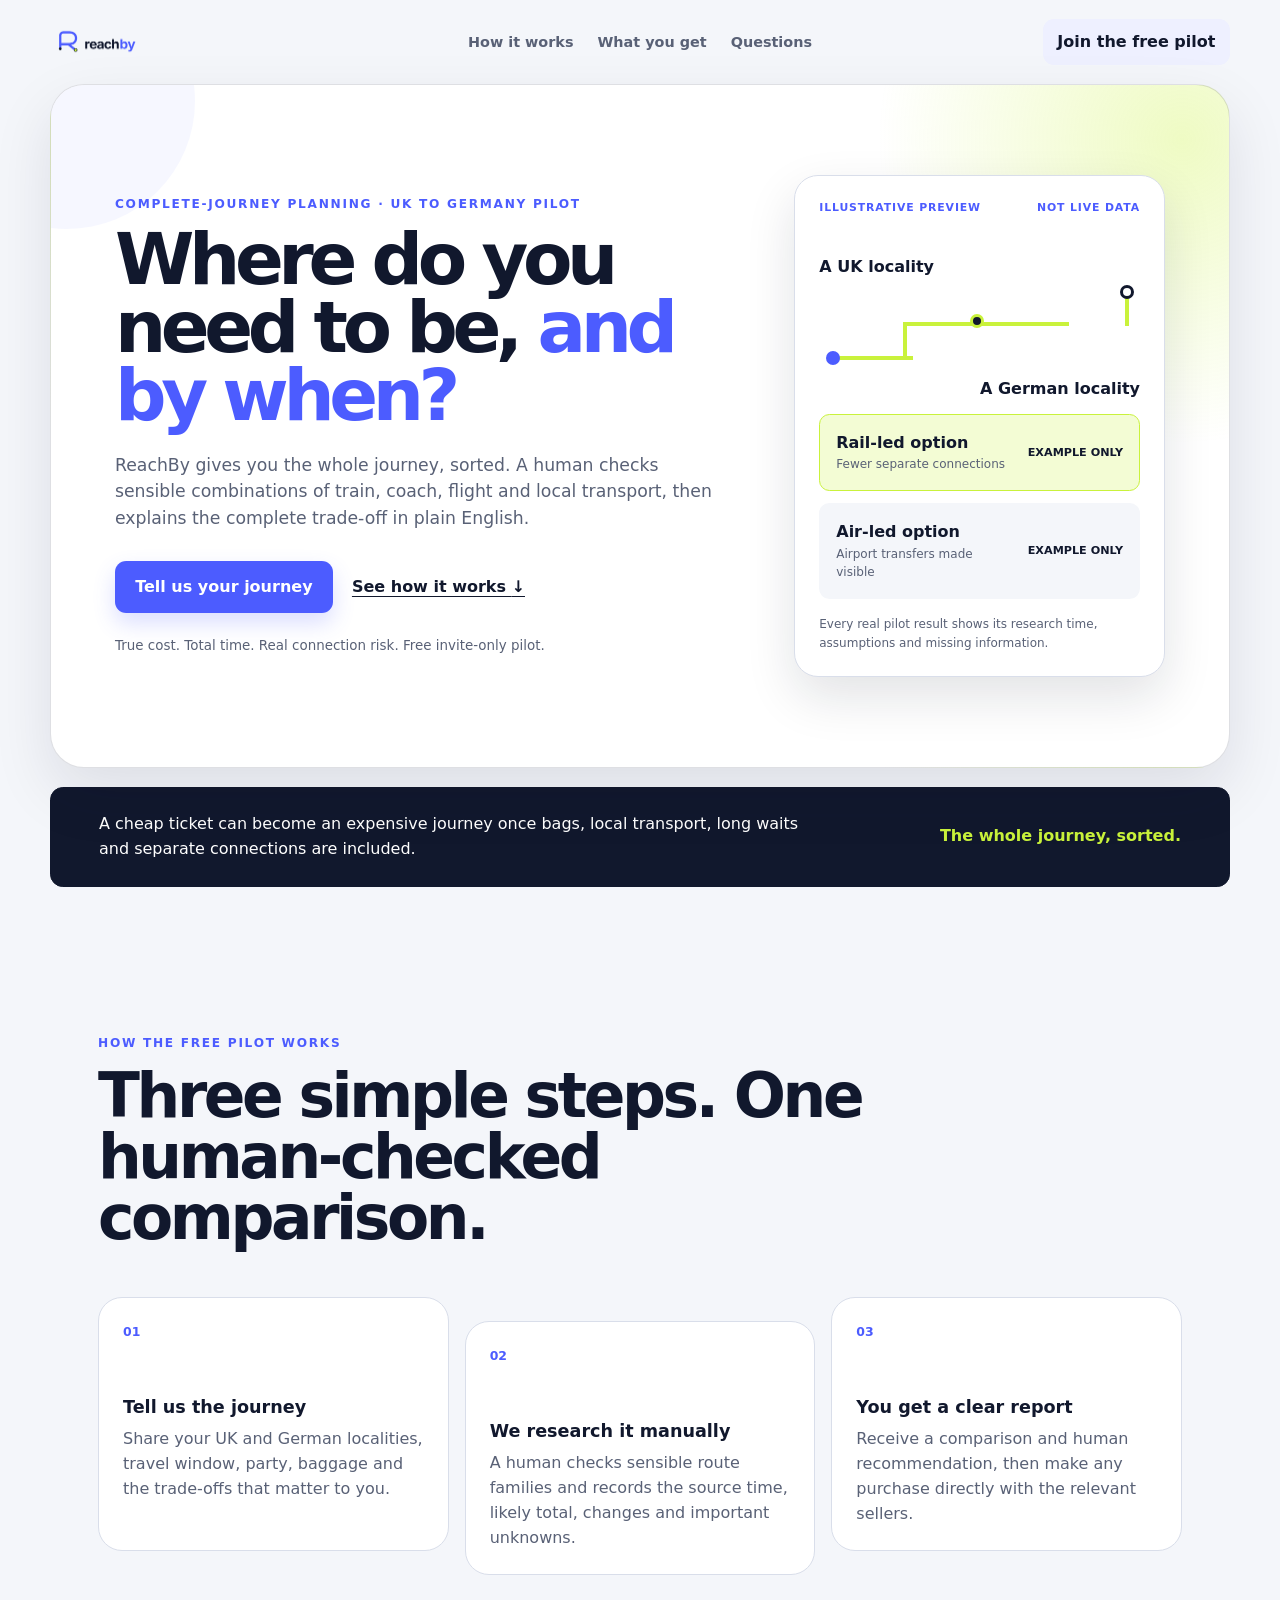
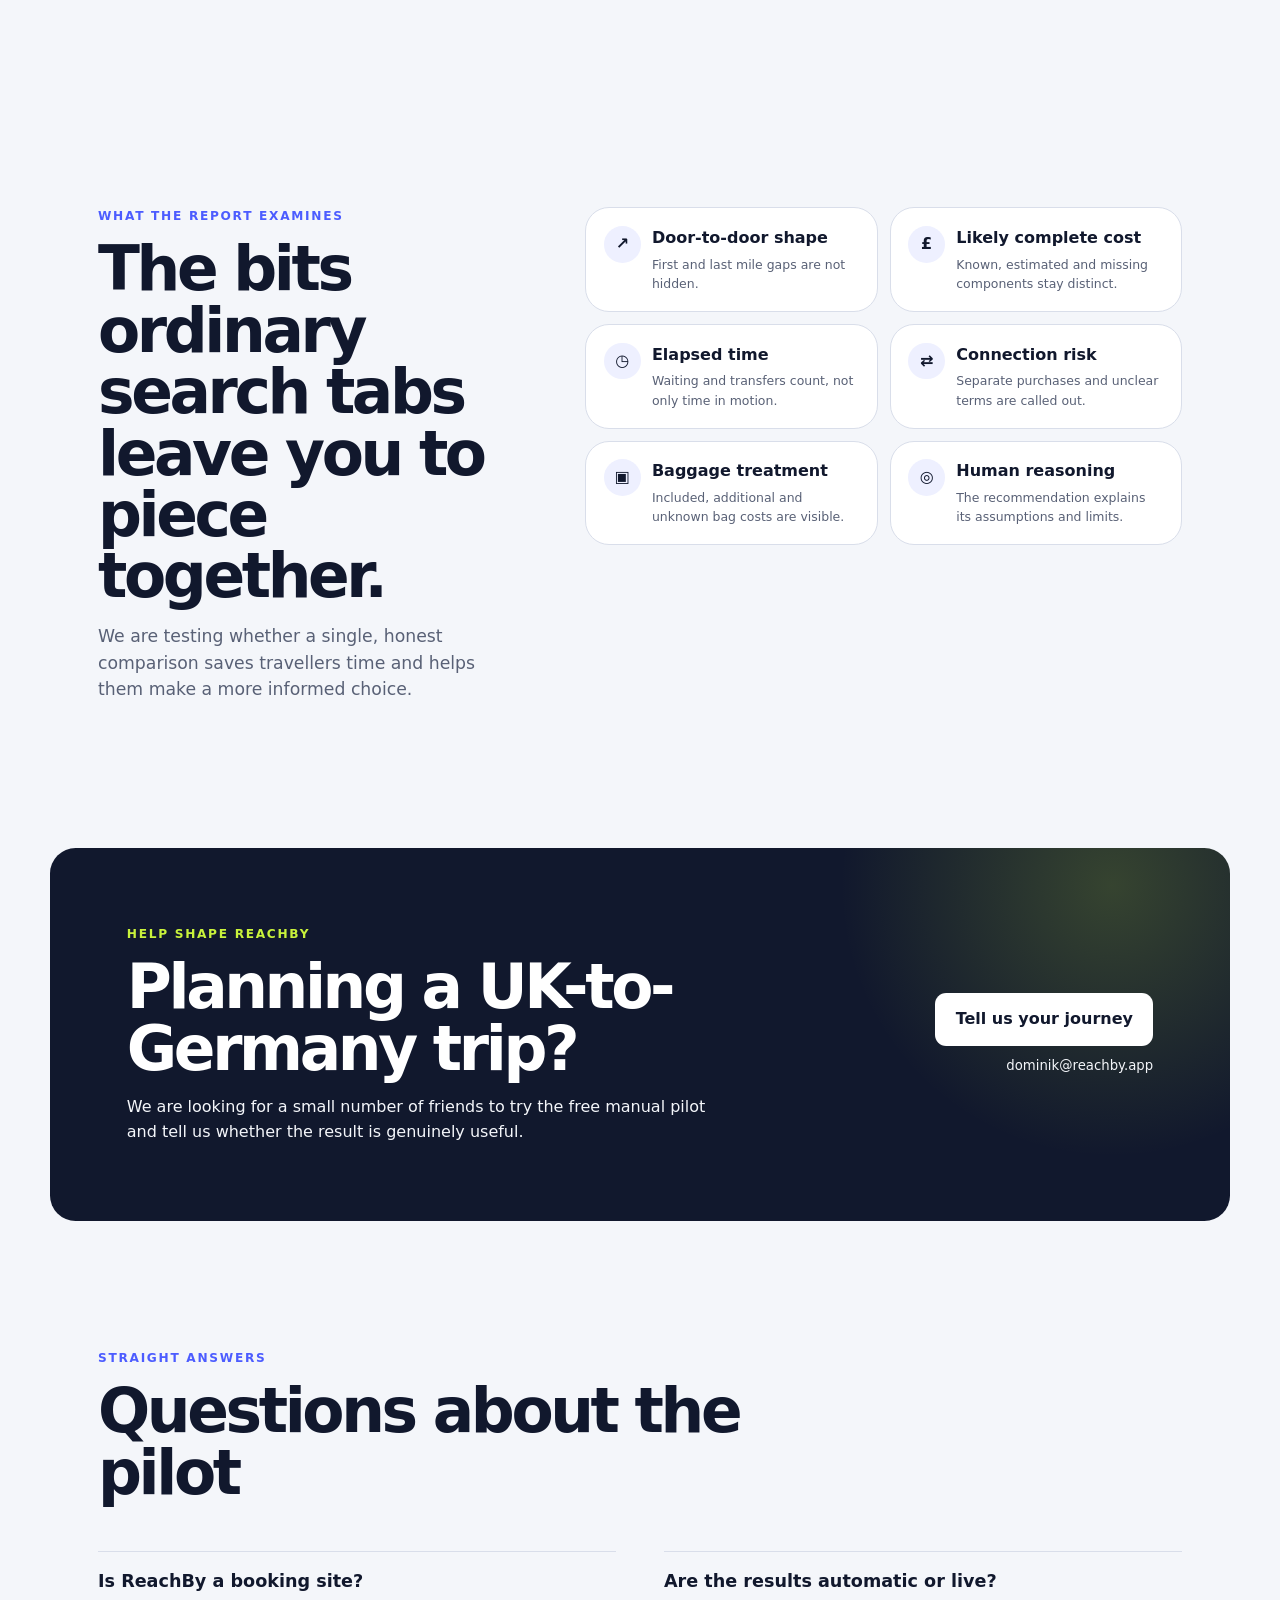
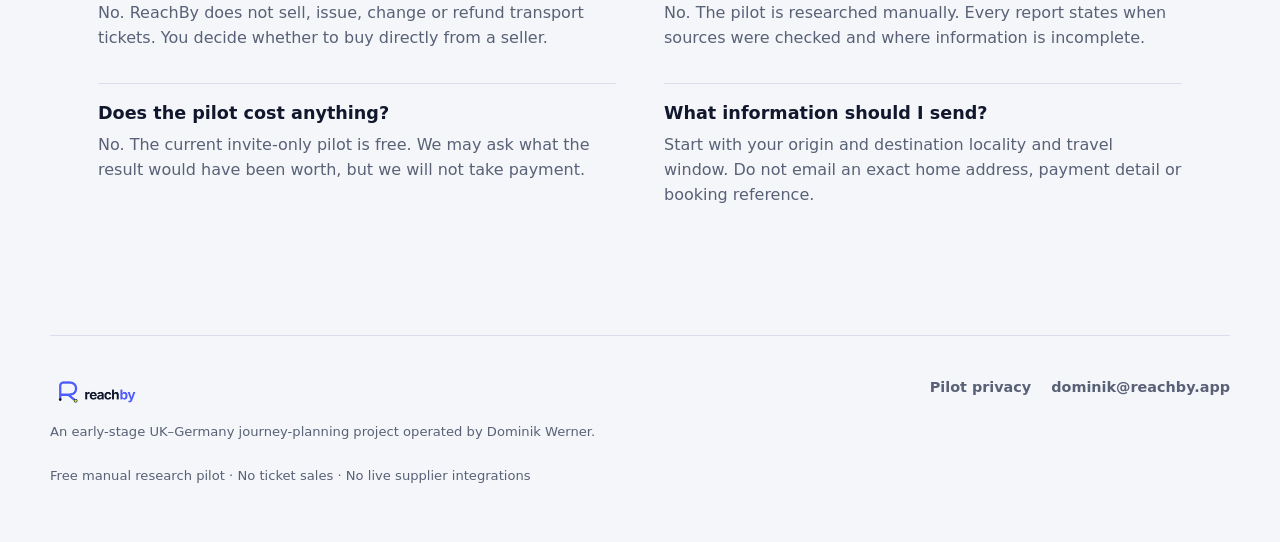
==== index.html @ 343c4ce2 "feat: publish ReachBy Human Proof landing page Source: ReachBy 2614a1b" ====
<!doctype html>
<html lang="en-GB">
  <head>
    <meta charset="utf-8">
    <meta name="viewport" content="width=device-width, initial-scale=1">
    <meta
      http-equiv="Content-Security-Policy"
      content="default-src 'self'; connect-src 'none'; img-src 'self' data:; object-src 'none'; script-src 'none'; style-src 'self'; base-uri 'none'; form-action 'none'"
    >
    <meta name="referrer" content="no-referrer">
    <meta
      name="description"
      content="ReachBy is testing a human-researched way to compare complete UK-to-Germany journeys. Join the free invite-only pilot."
    >
    <title>ReachBy — Human-researched UK to Germany journeys</title>
    <link rel="stylesheet" href="styles.css">
  </head>
  <body>
    <a class="skip-link" href="#main-content">Skip to content</a>

    <header class="site-header">
      <a class="brand-logo" href="#top" aria-label="ReachBy home">
        <img src="assets/reachby-logo-primary.png" width="240" height="52" alt="ReachBy">
      </a>
      <nav aria-label="Primary navigation">
        <a href="#how-it-works">How it works</a>
        <a href="#what-you-get">What you get</a>
        <a href="#questions">Questions</a>
      </nav>
      <a class="button button-small" href="mailto:dominik@reachby.app?subject=ReachBy%20free%20pilot">Join the free pilot</a>
    </header>

    <main id="main-content">
      <section class="hero" id="top">
        <div class="hero-copy">
          <p class="eyebrow">Complete-journey planning · UK to Germany pilot</p>
          <h1>Where do you need to be, <span class="hero-highlight">and by when?</span></h1>
          <p class="hero-lede">
            ReachBy gives you the whole journey, sorted. A human checks sensible
            combinations of train, coach, flight and local transport, then
            explains the complete trade-off in plain English.
          </p>
          <div class="hero-actions">
            <a class="button button-primary" href="mailto:dominik@reachby.app?subject=My%20ReachBy%20journey">Tell us your journey</a>
            <a class="text-link" href="#how-it-works">See how it works <span aria-hidden="true">↓</span></a>
          </div>
          <p class="trust-line">True cost. Total time. Real connection risk. Free invite-only pilot.</p>
        </div>

        <aside class="journey-card" aria-label="Illustrative comparison preview">
          <div class="card-topline">
            <span>Illustrative preview</span>
            <span>Not live data</span>
          </div>
          <p class="route-label">A UK locality</p>
          <div class="route-map" aria-hidden="true">
            <span class="route-node origin-node"></span>
            <i class="route-segment segment-one"></i>
            <i class="route-segment segment-two"></i>
            <i class="route-segment segment-three"></i>
            <span class="route-node transfer-node"></span>
            <i class="route-segment segment-four"></i>
            <i class="route-segment segment-five"></i>
            <span class="route-node arrival-node"></span>
          </div>
          <p class="route-label align-right">A German locality</p>

          <div class="option-preview recommended-preview">
            <div>
              <strong>Rail-led option</strong>
              <span>Fewer separate connections</span>
            </div>
            <span class="example-value">Example only</span>
          </div>
          <div class="option-preview">
            <div>
              <strong>Air-led option</strong>
              <span>Airport transfers made visible</span>
            </div>
            <span class="example-value">Example only</span>
          </div>
          <p class="preview-note">Every real pilot result shows its research time, assumptions and missing information.</p>
        </aside>
      </section>

      <section class="problem-strip" aria-label="Why ReachBy">
        <p>
          A cheap ticket can become an expensive journey once bags, local
          transport, long waits and separate connections are included.
        </p>
        <strong>The whole journey, sorted.</strong>
      </section>

      <section class="section" id="how-it-works" aria-labelledby="how-title">
        <div class="section-heading narrow-heading">
          <p class="eyebrow">How the free pilot works</p>
          <h2 id="how-title">Three simple steps. One human-checked comparison.</h2>
        </div>
        <ol class="steps">
          <li>
            <span class="step-number">01</span>
            <h3>Tell us the journey</h3>
            <p>Share your UK and German localities, travel window, party, baggage and the trade-offs that matter to you.</p>
          </li>
          <li>
            <span class="step-number">02</span>
            <h3>We research it manually</h3>
            <p>A human checks sensible route families and records the source time, likely total, changes and important unknowns.</p>
          </li>
          <li>
            <span class="step-number">03</span>
            <h3>You get a clear report</h3>
            <p>Receive a comparison and human recommendation, then make any purchase directly with the relevant sellers.</p>
          </li>
        </ol>
      </section>

      <section class="section split-section" id="what-you-get" aria-labelledby="get-title">
        <div class="section-heading">
          <p class="eyebrow">What the report examines</p>
          <h2 id="get-title">The bits ordinary search tabs leave you to piece together.</h2>
          <p>
            We are testing whether a single, honest comparison saves travellers
            time and helps them make a more informed choice.
          </p>
        </div>
        <ul class="feature-grid">
          <li><span aria-hidden="true">↗</span><strong>Door-to-door shape</strong><small>First and last mile gaps are not hidden.</small></li>
          <li><span aria-hidden="true">£</span><strong>Likely complete cost</strong><small>Known, estimated and missing components stay distinct.</small></li>
          <li><span aria-hidden="true">◷</span><strong>Elapsed time</strong><small>Waiting and transfers count, not only time in motion.</small></li>
          <li><span aria-hidden="true">⇄</span><strong>Connection risk</strong><small>Separate purchases and unclear terms are called out.</small></li>
          <li><span aria-hidden="true">▣</span><strong>Baggage treatment</strong><small>Included, additional and unknown bag costs are visible.</small></li>
          <li><span aria-hidden="true">◎</span><strong>Human reasoning</strong><small>The recommendation explains its assumptions and limits.</small></li>
        </ul>
      </section>

      <section class="pilot-callout" aria-labelledby="pilot-title">
        <div>
          <p class="eyebrow">Help shape ReachBy</p>
          <h2 id="pilot-title">Planning a UK-to-Germany trip?</h2>
          <p>
            We are looking for a small number of friends to try the free manual
            pilot and tell us whether the result is genuinely useful.
          </p>
        </div>
        <div class="callout-action">
          <a class="button button-light" href="mailto:dominik@reachby.app?subject=My%20ReachBy%20journey">Tell us your journey</a>
          <span>dominik@reachby.app</span>
        </div>
      </section>

      <section class="section faq-section" id="questions" aria-labelledby="faq-title">
        <div class="section-heading narrow-heading">
          <p class="eyebrow">Straight answers</p>
          <h2 id="faq-title">Questions about the pilot</h2>
        </div>
        <div class="faq-grid">
          <article>
            <h3>Is ReachBy a booking site?</h3>
            <p>No. ReachBy does not sell, issue, change or refund transport tickets. You decide whether to buy directly from a seller.</p>
          </article>
          <article>
            <h3>Are the results automatic or live?</h3>
            <p>No. The pilot is researched manually. Every report states when sources were checked and where information is incomplete.</p>
          </article>
          <article>
            <h3>Does the pilot cost anything?</h3>
            <p>No. The current invite-only pilot is free. We may ask what the result would have been worth, but we will not take payment.</p>
          </article>
          <article>
            <h3>What information should I send?</h3>
            <p>Start with your origin and destination locality and travel window. Do not email an exact home address, payment detail or booking reference.</p>
          </article>
        </div>
      </section>
    </main>

    <footer>
      <div>
        <a class="brand-logo footer-logo" href="#top" aria-label="ReachBy home">
          <img src="assets/reachby-logo-primary.png" width="240" height="52" alt="ReachBy">
        </a>
        <p>An early-stage UK–Germany journey-planning project operated by Dominik Werner.</p>
      </div>
      <div class="footer-links">
        <a href="pilot-privacy.html">Pilot privacy</a>
        <a href="mailto:dominik@reachby.app">dominik@reachby.app</a>
      </div>
      <p class="footer-boundary">Free manual research pilot · No ticket sales · No live supplier integrations</p>
    </footer>
  </body>
</html>
---- styles.css ----
:root {
  color-scheme: light;
  --ink: #11182d;
  --muted: #596176;
  --paper: #ffffff;
  --canvas: #f4f6fa;
  --line: #d9deea;
  --cobalt: #4c5cff;
  --route-ink: #11182d;
  --cobalt-soft: #eef0ff;
  --lime: #c9f23b;
  --coral: #ff6d5f;
  --white: #ffffff;
  --shadow: 0 24px 60px rgba(17, 24, 45, 0.1);
}

* {
  box-sizing: border-box;
}

html {
  scroll-behavior: smooth;
}

body {
  margin: 0;
  color: var(--ink);
  background: var(--canvas);
  font-family: Inter, ui-sans-serif, system-ui, -apple-system, BlinkMacSystemFont, "Segoe UI", sans-serif;
  line-height: 1.55;
}

a {
  color: inherit;
}

.skip-link {
  position: fixed;
  z-index: 100;
  top: 0.75rem;
  left: 0.75rem;
  padding: 0.75rem 1rem;
  color: var(--white);
  background: var(--ink);
  border-radius: 0.5rem;
  transform: translateY(-180%);
}

.skip-link:focus {
  transform: translateY(0);
}

a:focus-visible {
  outline: 3px solid var(--lime);
  outline-offset: 4px;
}

.site-header,
main,
footer {
  width: min(1180px, calc(100% - 2rem));
  margin-inline: auto;
}

.site-header {
  display: grid;
  grid-template-columns: 1fr auto 1fr;
  gap: 1.5rem;
  align-items: center;
  min-height: 84px;
}

.site-header nav {
  display: flex;
  gap: 1.5rem;
  align-items: center;
}

.site-header nav a,
.footer-links a {
  color: var(--muted);
  font-size: 0.9rem;
  font-weight: 700;
  text-decoration: none;
}

.site-header nav a:hover,
.footer-links a:hover,
.text-link:hover {
  color: var(--cobalt);
}

.site-header > .button {
  justify-self: end;
}

.simple-header {
  grid-template-columns: 1fr auto;
}

.brand-logo {
  display: block;
  width: 150px;
  min-width: 96px;
  line-height: 0;
}

.brand-logo img {
  display: block;
  width: 100%;
  height: auto;
}

.hero {
  position: relative;
  display: grid;
  grid-template-columns: minmax(0, 1.3fr) minmax(340px, 0.8fr);
  gap: clamp(2rem, 6vw, 5rem);
  align-items: center;
  min-height: 660px;
  padding: clamp(3rem, 7vw, 6.5rem) clamp(1.4rem, 5vw, 5rem);
  overflow: hidden;
  background:
    radial-gradient(circle at 96% 8%, rgba(201, 242, 59, 0.3), transparent 19rem),
    var(--paper);
  border: 1px solid rgba(89, 97, 118, 0.2);
  border-radius: 34px;
  box-shadow: var(--shadow);
}

.hero::before {
  position: absolute;
  top: -7rem;
  left: -7rem;
  width: 16rem;
  height: 16rem;
  content: "";
  background: var(--cobalt-soft);
  border-radius: 50%;
  opacity: 0.55;
}

.hero-copy {
  position: relative;
  z-index: 1;
}

.eyebrow {
  margin: 0 0 0.75rem;
  color: var(--cobalt);
  font-size: 0.76rem;
  font-weight: 900;
  letter-spacing: 0.14em;
  text-transform: uppercase;
}

h1,
h2,
h3,
p {
  margin-top: 0;
}

h1 {
  max-width: 780px;
  margin-bottom: 1.4rem;
  font-size: clamp(3.2rem, 7vw, 4.5rem);
  line-height: 0.94;
  letter-spacing: -0.075em;
}

.hero-highlight {
  color: var(--cobalt);
}

h2 {
  margin-bottom: 1rem;
  font-size: clamp(2rem, 4.8vw, 4rem);
  line-height: 1;
  letter-spacing: -0.055em;
}

h3 {
  margin-bottom: 0.5rem;
  font-size: 1.1rem;
  line-height: 1.25;
}

.hero-lede,
.section-heading > p:last-child,
.legal-lede {
  color: var(--muted);
  font-size: 1.08rem;
}

.hero-lede {
  max-width: 720px;
  margin-bottom: 1.8rem;
}

.hero-actions {
  display: flex;
  flex-wrap: wrap;
  gap: 1.2rem;
  align-items: center;
}

.button {
  display: inline-flex;
  min-height: 50px;
  align-items: center;
  justify-content: center;
  padding: 0.8rem 1.2rem;
  border: 1px solid transparent;
  border-radius: 0.7rem;
  font-weight: 850;
  text-decoration: none;
}

.button-small {
  min-height: 42px;
  padding: 0.6rem 0.85rem;
  color: var(--route-ink);
  background: var(--cobalt-soft);
}

.button-primary {
  color: var(--white);
  background: var(--cobalt);
  box-shadow: 0 10px 22px rgba(76, 92, 255, 0.2);
}

.button-primary:hover {
  background: var(--route-ink);
}

.button-light {
  color: var(--route-ink);
  background: var(--white);
}

.text-link {
  color: var(--route-ink);
  font-weight: 850;
  text-underline-offset: 0.25rem;
}

.trust-line {
  margin: 1.4rem 0 0;
  color: var(--muted);
  font-size: 0.84rem;
}

.journey-card {
  position: relative;
  z-index: 1;
  padding: 1.5rem;
  background: var(--white);
  border: 1px solid var(--line);
  border-radius: 1.5rem;
  box-shadow: 0 20px 50px rgba(17, 24, 45, 0.12);
}

.card-topline {
  display: flex;
  justify-content: space-between;
  gap: 1rem;
  margin-bottom: 2.4rem;
  color: var(--cobalt);
  font-size: 0.68rem;
  font-weight: 850;
  letter-spacing: 0.08em;
  text-transform: uppercase;
}

.route-label {
  margin-bottom: 0.35rem;
  font-weight: 850;
}

.align-right {
  text-align: right;
}

.route-map {
  position: relative;
  height: 86px;
  margin: 0 0.4rem 0.35rem;
}

.route-node,
.route-segment {
  position: absolute;
  display: block;
}

.route-node {
  z-index: 2;
  width: 14px;
  height: 14px;
  border-radius: 50%;
}

.origin-node {
  bottom: 6px;
  left: 0;
  background: var(--cobalt);
}

.transfer-node {
  bottom: 43px;
  left: 47%;
  background: var(--ink);
  border: 3px solid var(--lime);
}

.arrival-node {
  top: 0;
  right: 0;
  background: var(--paper);
  border: 3px solid var(--ink);
}

.route-segment {
  z-index: 1;
  background: var(--lime);
}

.segment-one {
  bottom: 11px;
  left: 10px;
  width: 25%;
  height: 4px;
}

.segment-two {
  bottom: 11px;
  left: 25%;
  width: 4px;
  height: 38px;
}

.segment-three {
  bottom: 45px;
  left: 25%;
  width: 23%;
  height: 4px;
}

.segment-four {
  bottom: 45px;
  left: 48%;
  width: 31%;
  height: 4px;
}

.segment-five {
  right: 5px;
  bottom: 45px;
  width: 4px;
  height: 39px;
}

.option-preview {
  display: flex;
  gap: 1rem;
  align-items: center;
  justify-content: space-between;
  margin-top: 0.75rem;
  padding: 1rem;
  background: var(--canvas);
  border: 1px solid transparent;
  border-radius: 0.65rem;
}

.recommended-preview {
  background: rgba(201, 242, 59, 0.22);
  border-color: var(--lime);
}

.option-preview strong,
.option-preview span {
  display: block;
}

.option-preview div span,
.preview-note {
  color: var(--muted);
  font-size: 0.75rem;
}

.example-value {
  flex: 0 0 auto;
  font-size: 0.7rem;
  font-weight: 850;
  text-transform: uppercase;
}

.preview-note {
  margin: 1rem 0 0;
}

.problem-strip {
  display: grid;
  grid-template-columns: 1.4fr 0.7fr;
  gap: 2rem;
  align-items: center;
  margin: 1.2rem 0;
  padding: 1.5rem clamp(1.2rem, 4vw, 3rem);
  color: var(--white);
  background: var(--ink);
  border: 1px solid var(--ink);
  border-radius: 0.8rem;
}

.problem-strip p,
.problem-strip strong {
  margin: 0;
}

.problem-strip strong {
  color: var(--lime);
  text-align: right;
}

.section {
  padding: clamp(4.5rem, 10vw, 8rem) clamp(0.4rem, 4vw, 3rem);
}

.section-heading {
  max-width: 660px;
}

.narrow-heading {
  max-width: 780px;
  margin-bottom: 3rem;
}

.steps {
  display: grid;
  grid-template-columns: repeat(3, 1fr);
  gap: 1rem;
  margin: 0;
  padding: 0;
  list-style: none;
}

.steps li {
  min-height: 250px;
  padding: 1.5rem;
  background: var(--paper);
  border: 1px solid var(--line);
  border-radius: 1.5rem;
}

.steps li:nth-child(2) {
  transform: translateY(1.5rem);
}

.steps p,
.faq-grid p {
  margin-bottom: 0;
  color: var(--muted);
}

.step-number {
  display: block;
  margin-bottom: 3.5rem;
  color: var(--cobalt);
  font-size: 0.78rem;
  font-weight: 900;
}

.split-section {
  display: grid;
  grid-template-columns: minmax(280px, 0.8fr) minmax(0, 1.2fr);
  gap: clamp(2rem, 7vw, 6rem);
  align-items: start;
}

.feature-grid {
  display: grid;
  grid-template-columns: repeat(2, 1fr);
  gap: 0.75rem;
  margin: 0;
  padding: 0;
  list-style: none;
}

.feature-grid li {
  display: grid;
  grid-template-columns: 2.3rem 1fr;
  column-gap: 0.7rem;
  align-items: start;
  padding: 1.1rem;
  background: var(--paper);
  border: 1px solid var(--line);
  border-radius: 1.5rem;
}

.feature-grid li > span {
  display: grid;
  grid-row: 1 / 3;
  width: 2.3rem;
  height: 2.3rem;
  place-items: center;
  color: var(--route-ink);
  background: var(--cobalt-soft);
  border-radius: 50%;
  font-weight: 900;
}

.feature-grid strong,
.feature-grid small {
  display: block;
}

.feature-grid small {
  margin-top: 0.25rem;
  color: var(--muted);
  font-size: 0.78rem;
}

.pilot-callout {
  display: grid;
  grid-template-columns: 1.2fr 0.8fr;
  gap: 2rem;
  align-items: center;
  padding: clamp(2rem, 6vw, 5rem);
  color: var(--white);
  background:
    radial-gradient(circle at 90% 10%, rgba(201, 242, 59, 0.2), transparent 17rem),
    var(--route-ink);
  border-radius: 1.6rem;
}

.pilot-callout .eyebrow {
  color: var(--lime);
}

.pilot-callout p:last-child {
  max-width: 680px;
  margin-bottom: 0;
  color: var(--canvas);
}

.callout-action {
  display: grid;
  gap: 0.65rem;
  justify-items: end;
}

.callout-action span {
  color: var(--canvas);
  font-size: 0.83rem;
}

.faq-grid {
  display: grid;
  grid-template-columns: repeat(2, 1fr);
  gap: 2rem 3rem;
}

.faq-grid article {
  padding-top: 1.2rem;
  border-top: 1px solid var(--line);
}

footer {
  display: grid;
  grid-template-columns: 1fr auto;
  gap: 1.5rem 3rem;
  align-items: start;
  padding: 2.5rem 0 3.5rem;
  border-top: 1px solid var(--line);
}

.footer-wordmark {
  margin-bottom: 0.5rem;
}

.footer-logo {
  margin-bottom: 0.8rem;
}

footer p {
  margin-bottom: 0;
  color: var(--muted);
  font-size: 0.82rem;
}

.footer-links {
  display: flex;
  gap: 1.25rem;
}

.footer-boundary {
  grid-column: 1 / -1;
}

.legal-page {
  max-width: 820px;
  padding: clamp(3rem, 8vw, 7rem) 0;
}

.legal-page h1 {
  font-size: clamp(3rem, 7vw, 5rem);
}

.legal-lede {
  max-width: 700px;
  margin-bottom: 3.5rem;
}

.legal-page section {
  padding: 1.5rem 0;
  border-top: 1px solid var(--line);
}

.legal-page section h2 {
  font-size: 1.45rem;
  letter-spacing: -0.025em;
}

.legal-page section p {
  color: var(--muted);
}

.legal-page section a {
  color: var(--route-ink);
  font-weight: 750;
}

.privacy-summary {
  margin: 2rem 0;
  padding: 1.2rem;
  background: var(--cobalt-soft);
  border-radius: 0.7rem;
}

.privacy-summary p,
.updated-note {
  margin-bottom: 0;
}

.updated-note {
  color: var(--muted);
  font-size: 0.8rem;
}

@media (max-width: 880px) {
  .site-header {
    grid-template-columns: 1fr auto;
  }

  .site-header nav {
    display: none;
  }

  .hero,
  .split-section,
  .pilot-callout {
    grid-template-columns: 1fr;
  }

  .hero {
    min-height: auto;
  }

  .journey-card {
    transform: none;
  }

  .problem-strip,
  .steps {
    grid-template-columns: 1fr;
  }

  .problem-strip strong {
    text-align: left;
  }

  .steps li:nth-child(2) {
    transform: none;
  }

  .callout-action {
    justify-items: start;
  }
}

@media (max-width: 580px) {
  .site-header,
  main,
  footer {
    width: min(100% - 1rem, 1180px);
  }

  .site-header > .button {
    display: none;
  }

  .site-header {
    grid-template-columns: 1fr auto;
  }

  .hero {
    padding-inline: 1.15rem;
    border-radius: 1.3rem;
  }

  h1 {
    font-size: 3.2rem;
  }

  .feature-grid,
  .faq-grid,
  footer {
    grid-template-columns: 1fr;
  }

  .footer-links,
  .footer-boundary {
    grid-column: 1;
  }

  .option-preview {
    align-items: flex-start;
    flex-direction: column;
  }
}

@media (prefers-reduced-motion: reduce) {
  html {
    scroll-behavior: auto;
  }
}
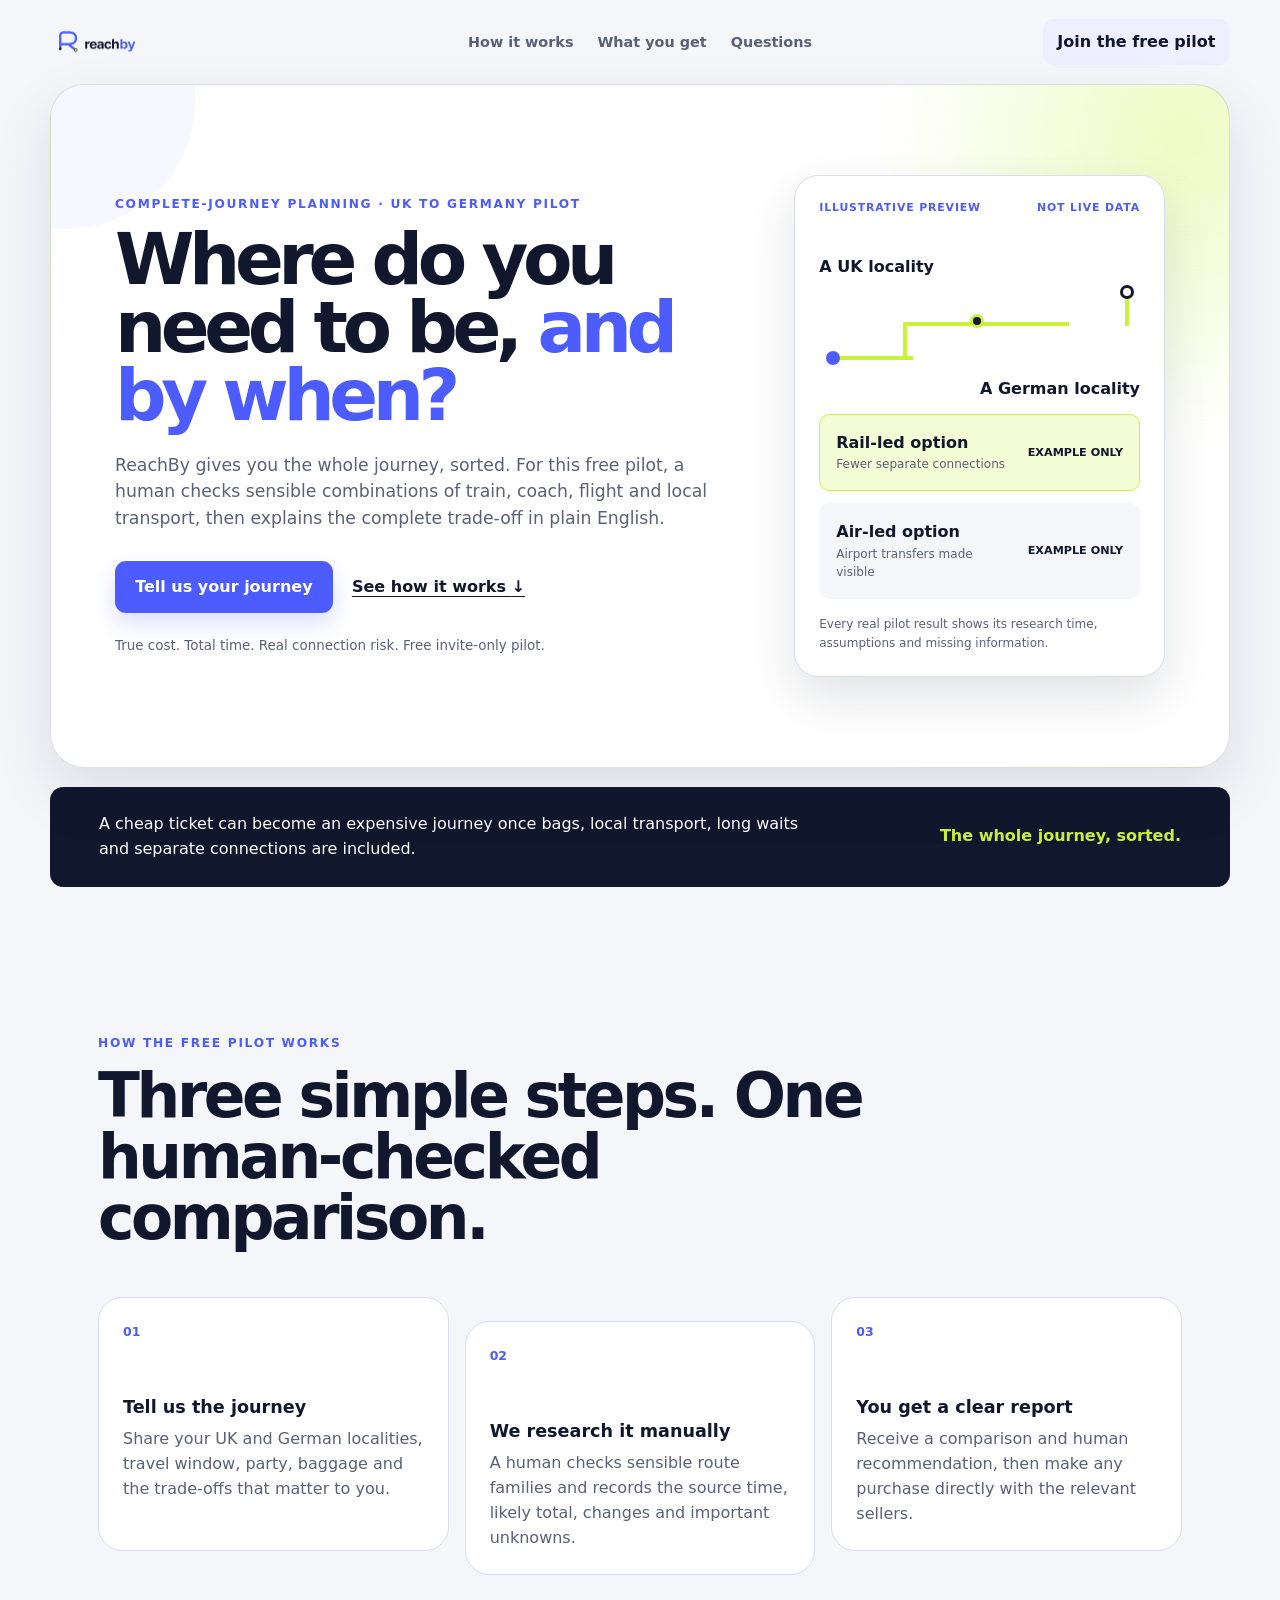
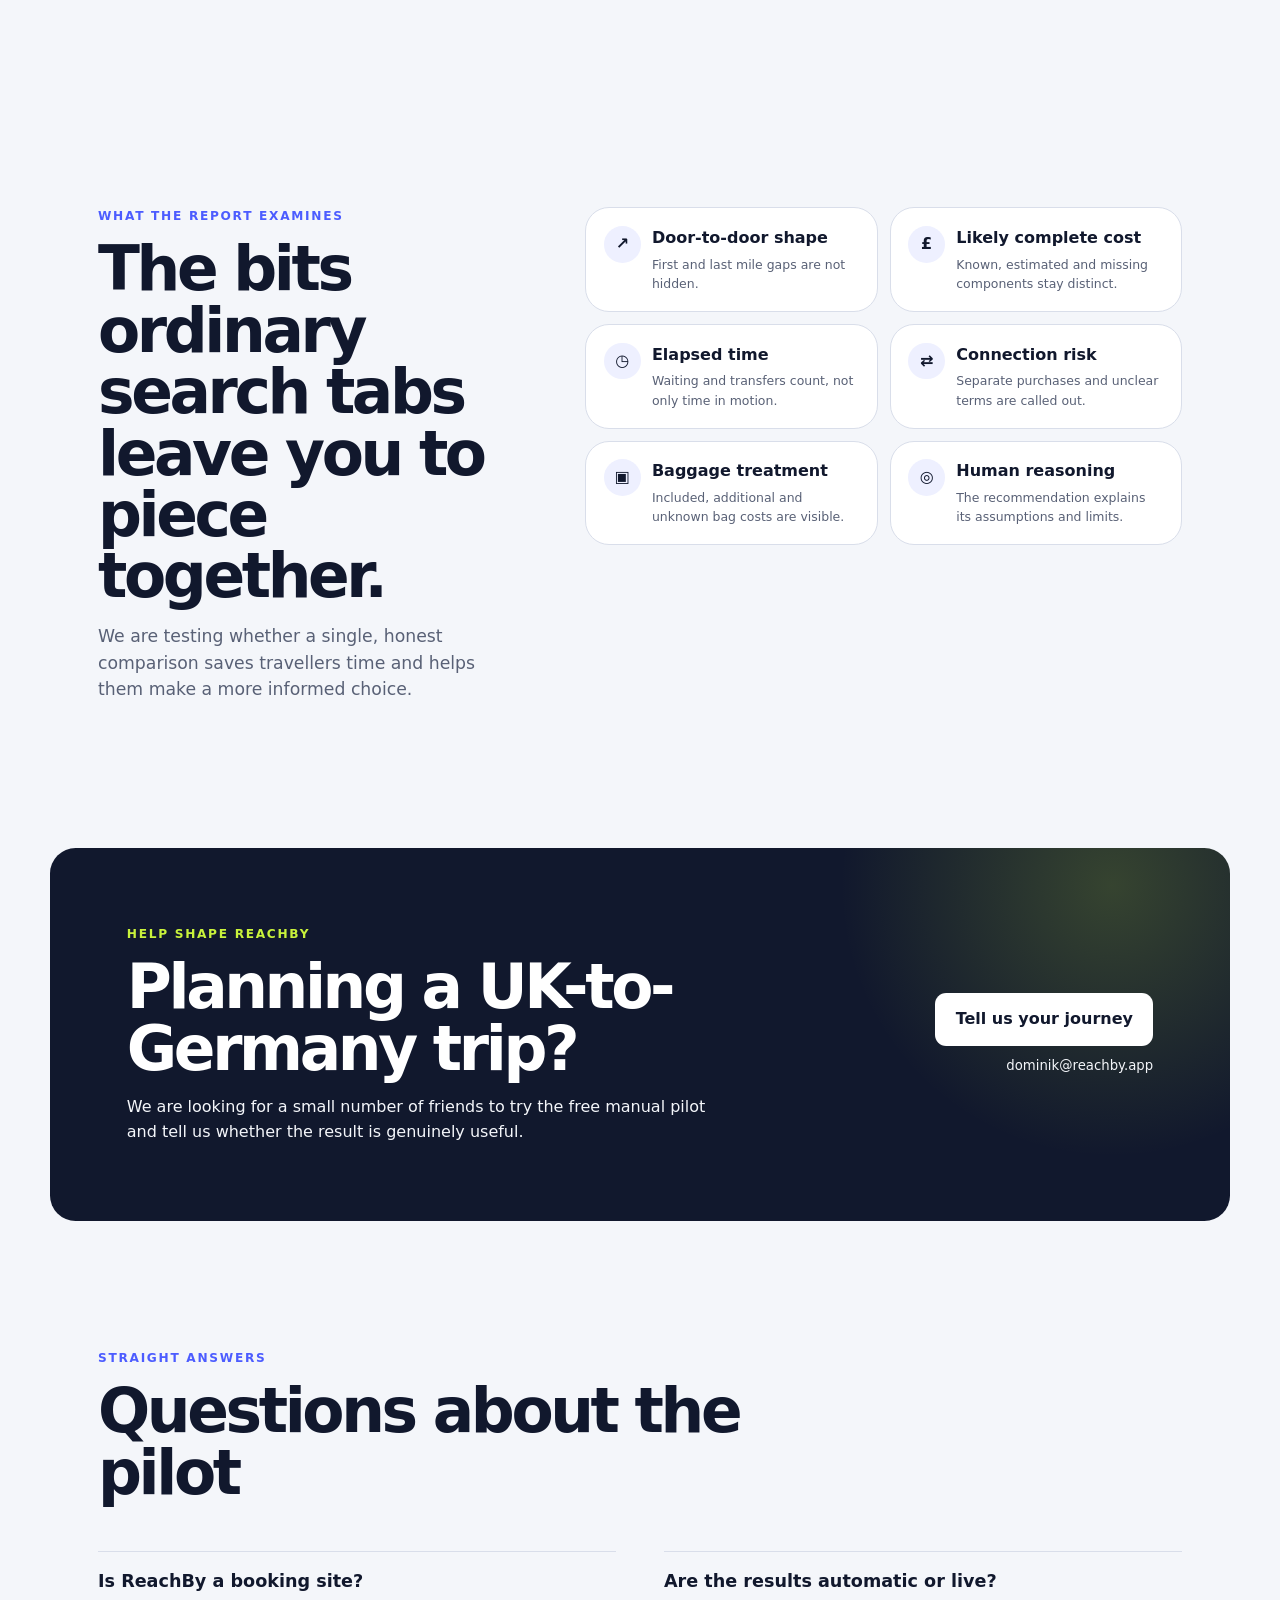
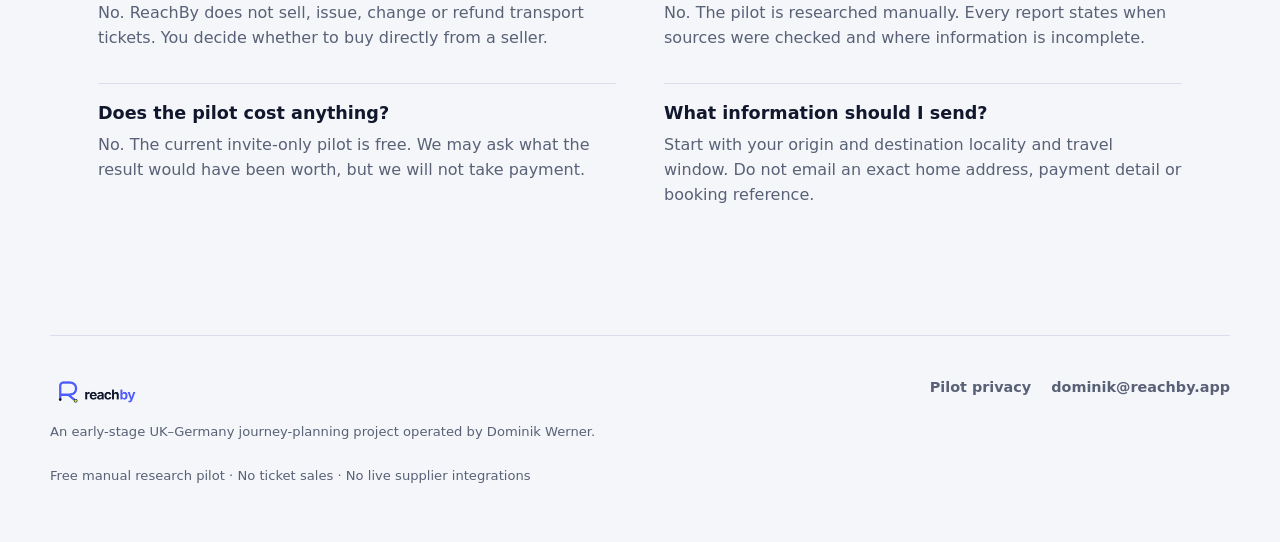
==== commit 3f6e3293: "copy: clarify free pilot human review" ====
--- a/index.html
+++ b/index.html
@@ -36,9 +36,9 @@
           <p class="eyebrow">Complete-journey planning · UK to Germany pilot</p>
           <h1>Where do you need to be, <span class="hero-highlight">and by when?</span></h1>
           <p class="hero-lede">
-            ReachBy gives you the whole journey, sorted. A human checks sensible
-            combinations of train, coach, flight and local transport, then
-            explains the complete trade-off in plain English.
+            ReachBy gives you the whole journey, sorted. For this free pilot, a
+            human checks sensible combinations of train, coach, flight and local
+            transport, then explains the complete trade-off in plain English.
           </p>
           <div class="hero-actions">
             <a class="button button-primary" href="mailto:dominik@reachby.app?subject=My%20ReachBy%20journey">Tell us your journey</a>
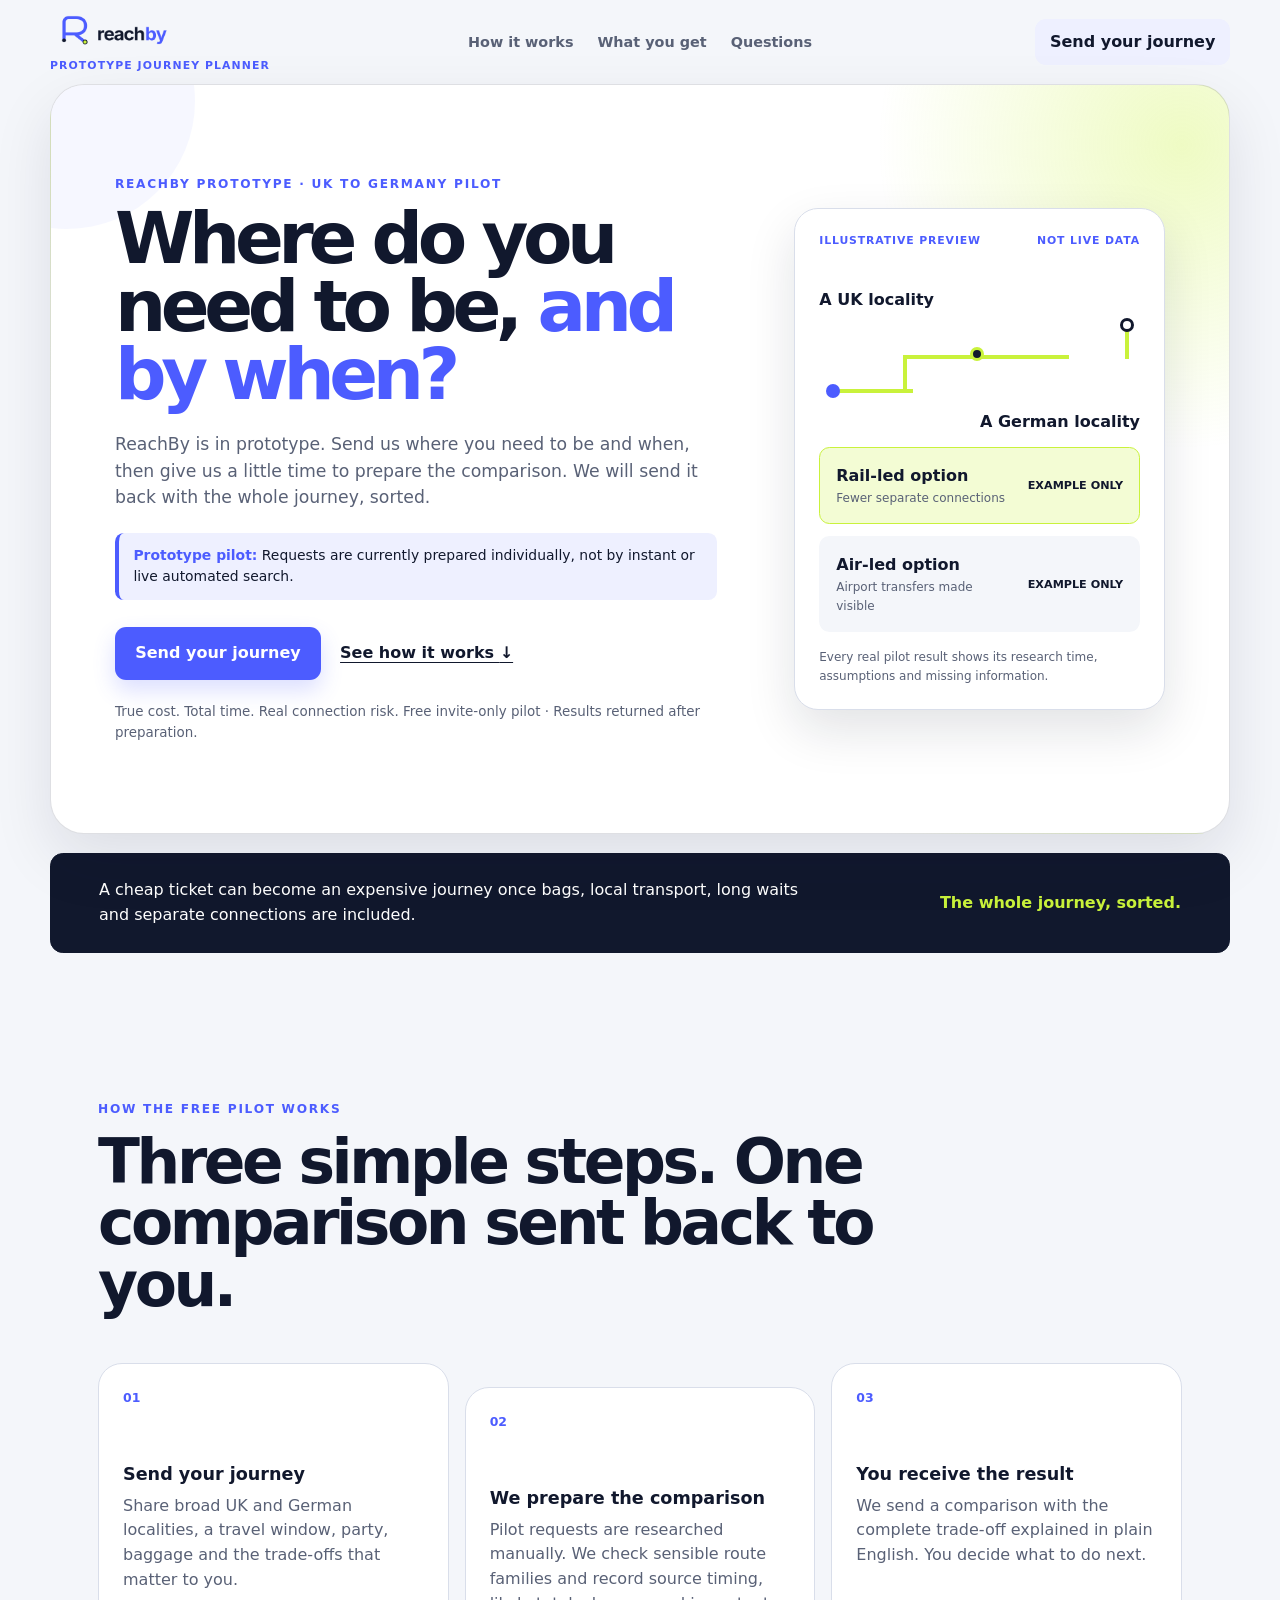
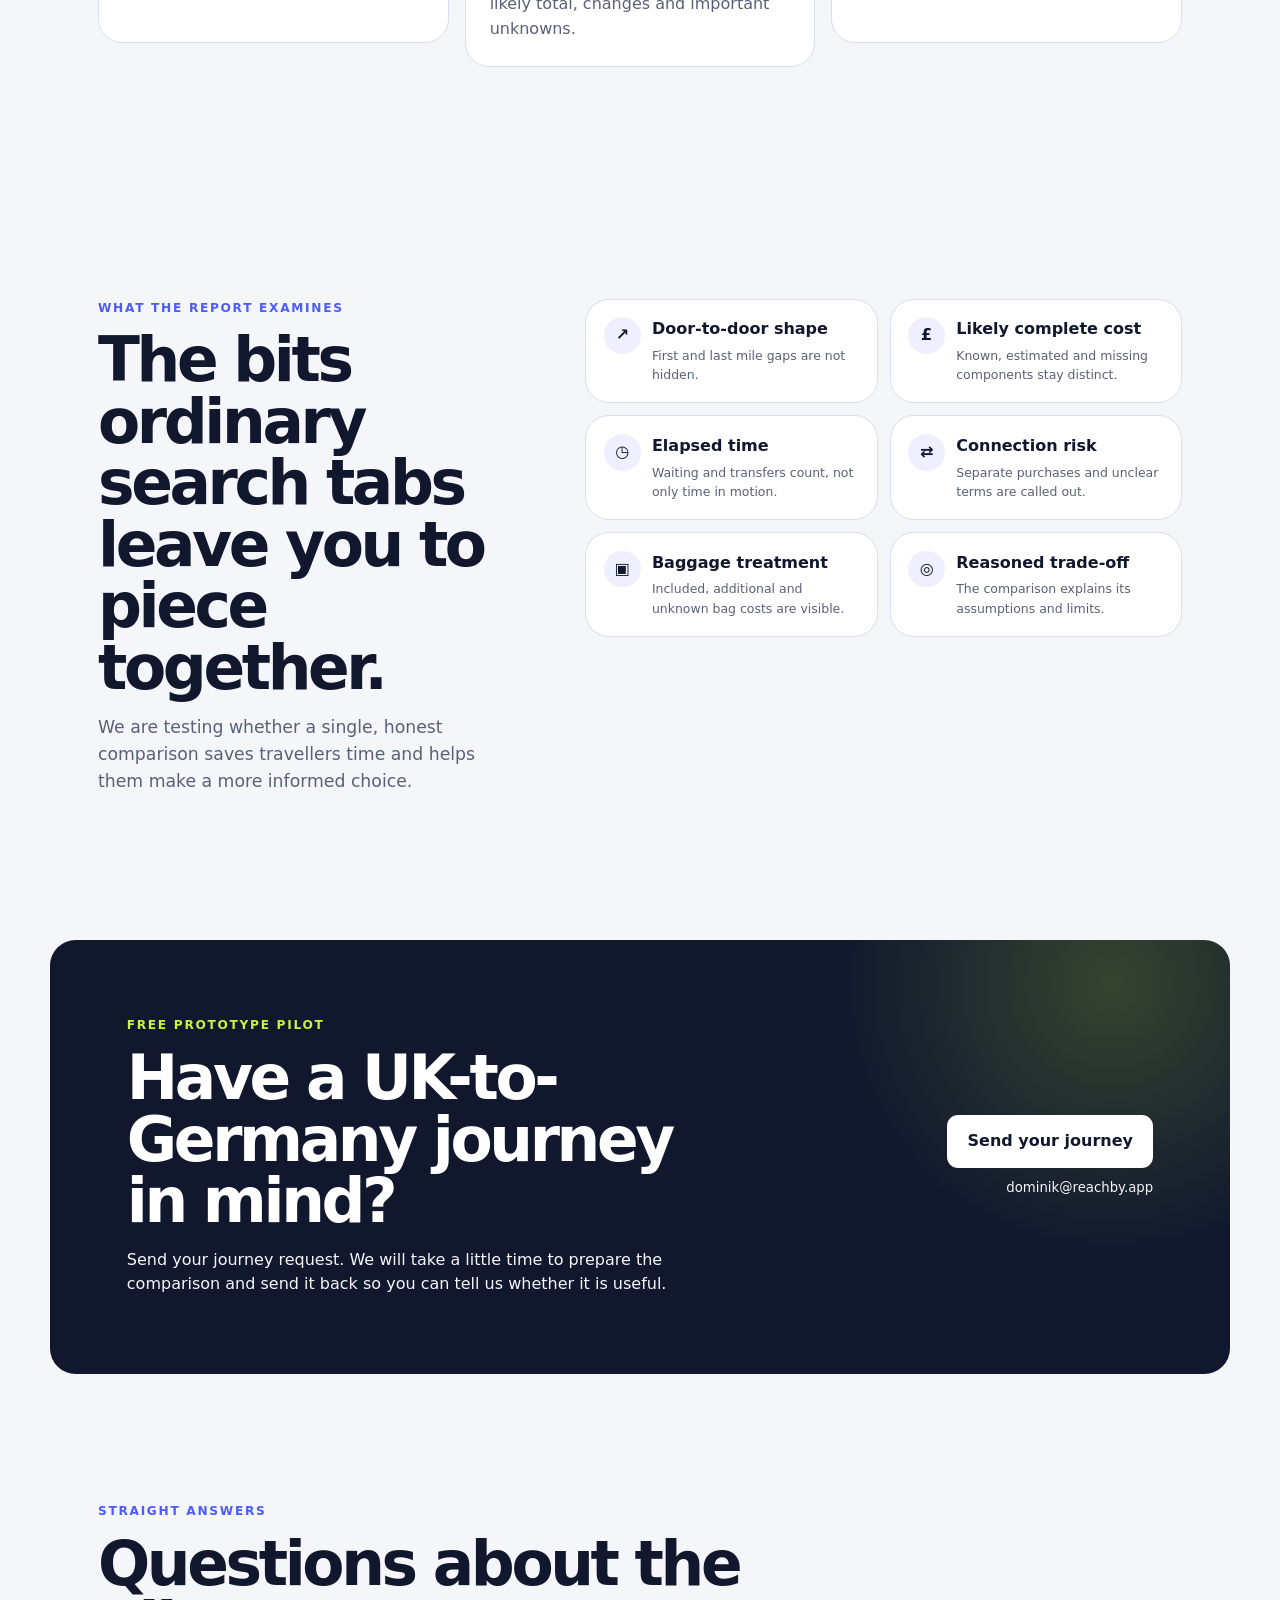
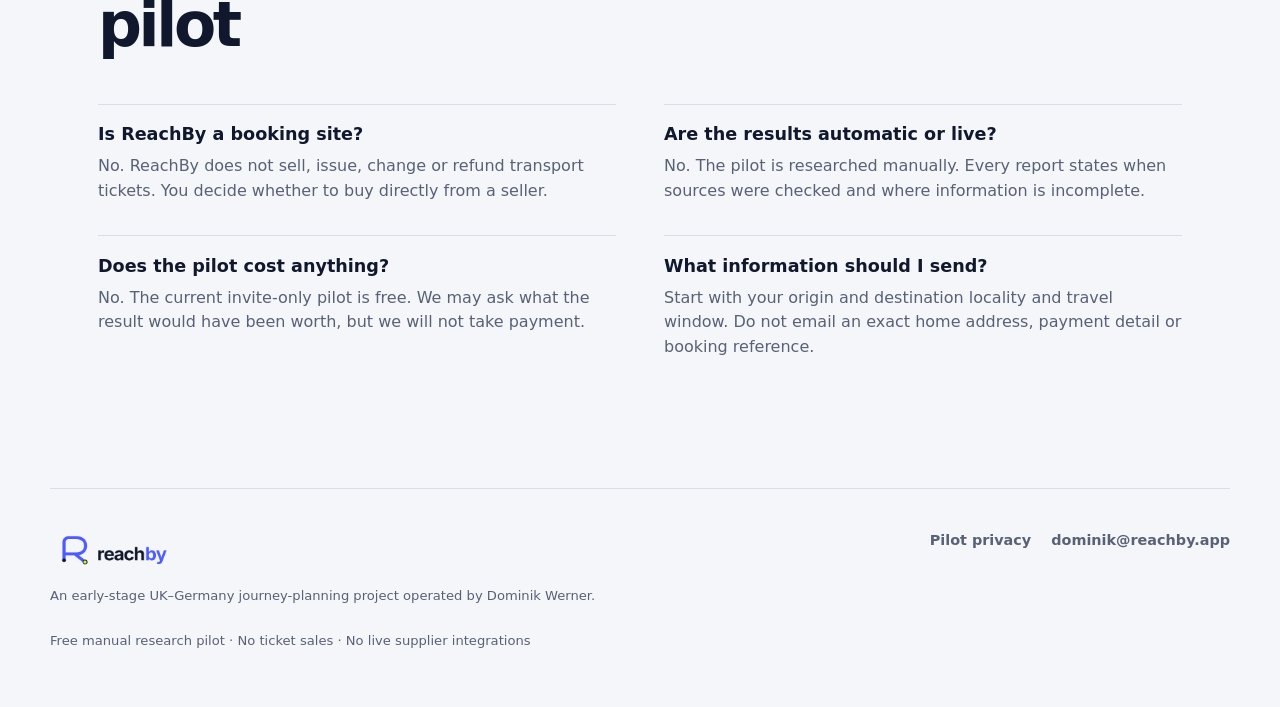
==== commit 2548b71e: "feat: refresh prototype positioning and brand" ====
--- a/index.html
+++ b/index.html
@@ -10,41 +10,45 @@
     <meta name="referrer" content="no-referrer">
     <meta
       name="description"
-      content="ReachBy is testing a human-researched way to compare complete UK-to-Germany journeys. Join the free invite-only pilot."
+      content="ReachBy is a UK-to-Germany journey-planning prototype. Send your journey request, give us a little time to prepare the comparison, and we will send it back."
     >
-    <title>ReachBy — Human-researched UK to Germany journeys</title>
+    <title>ReachBy — Prototype journey comparisons | UK to Germany</title>
     <link rel="stylesheet" href="styles.css">
   </head>
   <body>
     <a class="skip-link" href="#main-content">Skip to content</a>
 
     <header class="site-header">
-      <a class="brand-logo" href="#top" aria-label="ReachBy home">
-        <img src="assets/reachby-logo-primary.png" width="240" height="52" alt="ReachBy">
-      </a>
+      <div class="brand-lockup">
+        <a class="brand-logo" href="#top" aria-label="ReachBy home">
+          <img src="assets/reachby-logo-primary.png" width="240" height="52" alt="ReachBy">
+        </a>
+        <span class="brand-caption">Prototype journey planner</span>
+      </div>
       <nav aria-label="Primary navigation">
         <a href="#how-it-works">How it works</a>
         <a href="#what-you-get">What you get</a>
         <a href="#questions">Questions</a>
       </nav>
-      <a class="button button-small" href="mailto:dominik@reachby.app?subject=ReachBy%20free%20pilot">Join the free pilot</a>
+      <a class="button button-small" href="mailto:dominik@reachby.app?subject=ReachBy%20free%20pilot">Send your journey</a>
     </header>
 
     <main id="main-content">
       <section class="hero" id="top">
         <div class="hero-copy">
-          <p class="eyebrow">Complete-journey planning · UK to Germany pilot</p>
+          <p class="eyebrow">ReachBy prototype · UK to Germany pilot</p>
           <h1>Where do you need to be, <span class="hero-highlight">and by when?</span></h1>
           <p class="hero-lede">
-            ReachBy gives you the whole journey, sorted. For this free pilot, a
-            human checks sensible combinations of train, coach, flight and local
-            transport, then explains the complete trade-off in plain English.
+            ReachBy is in prototype. Send us where you need to be and when, then
+            give us a little time to prepare the comparison. We will send it back
+            with the whole journey, sorted.
           </p>
+          <p class="request-note"><strong>Prototype pilot:</strong> Requests are currently prepared individually, not by instant or live automated search.</p>
           <div class="hero-actions">
-            <a class="button button-primary" href="mailto:dominik@reachby.app?subject=My%20ReachBy%20journey">Tell us your journey</a>
+            <a class="button button-primary" href="mailto:dominik@reachby.app?subject=My%20ReachBy%20journey">Send your journey</a>
             <a class="text-link" href="#how-it-works">See how it works <span aria-hidden="true">↓</span></a>
           </div>
-          <p class="trust-line">True cost. Total time. Real connection risk. Free invite-only pilot.</p>
+          <p class="trust-line">True cost. Total time. Real connection risk. Free invite-only pilot · Results returned after preparation.</p>
         </div>
 
         <aside class="journey-card" aria-label="Illustrative comparison preview">
@@ -94,23 +98,23 @@
       <section class="section" id="how-it-works" aria-labelledby="how-title">
         <div class="section-heading narrow-heading">
           <p class="eyebrow">How the free pilot works</p>
-          <h2 id="how-title">Three simple steps. One human-checked comparison.</h2>
+          <h2 id="how-title">Three simple steps. One comparison sent back to you.</h2>
         </div>
         <ol class="steps">
           <li>
             <span class="step-number">01</span>
-            <h3>Tell us the journey</h3>
-            <p>Share your UK and German localities, travel window, party, baggage and the trade-offs that matter to you.</p>
+            <h3>Send your journey</h3>
+            <p>Share broad UK and German localities, a travel window, party, baggage and the trade-offs that matter to you.</p>
           </li>
           <li>
             <span class="step-number">02</span>
-            <h3>We research it manually</h3>
-            <p>A human checks sensible route families and records the source time, likely total, changes and important unknowns.</p>
+            <h3>We prepare the comparison</h3>
+            <p>Pilot requests are researched manually. We check sensible route families and record source timing, likely total, changes and important unknowns.</p>
           </li>
           <li>
             <span class="step-number">03</span>
-            <h3>You get a clear report</h3>
-            <p>Receive a comparison and human recommendation, then make any purchase directly with the relevant sellers.</p>
+            <h3>You receive the result</h3>
+            <p>We send a comparison with the complete trade-off explained in plain English. You decide what to do next.</p>
           </li>
         </ol>
       </section>
@@ -130,21 +134,21 @@
           <li><span aria-hidden="true">◷</span><strong>Elapsed time</strong><small>Waiting and transfers count, not only time in motion.</small></li>
           <li><span aria-hidden="true">⇄</span><strong>Connection risk</strong><small>Separate purchases and unclear terms are called out.</small></li>
           <li><span aria-hidden="true">▣</span><strong>Baggage treatment</strong><small>Included, additional and unknown bag costs are visible.</small></li>
-          <li><span aria-hidden="true">◎</span><strong>Human reasoning</strong><small>The recommendation explains its assumptions and limits.</small></li>
+          <li><span aria-hidden="true">◎</span><strong>Reasoned trade-off</strong><small>The comparison explains its assumptions and limits.</small></li>
         </ul>
       </section>
 
       <section class="pilot-callout" aria-labelledby="pilot-title">
         <div>
-          <p class="eyebrow">Help shape ReachBy</p>
-          <h2 id="pilot-title">Planning a UK-to-Germany trip?</h2>
+          <p class="eyebrow">Free prototype pilot</p>
+          <h2 id="pilot-title">Have a UK-to-Germany journey in mind?</h2>
           <p>
-            We are looking for a small number of friends to try the free manual
-            pilot and tell us whether the result is genuinely useful.
+            Send your journey request. We will take a little time to prepare the
+            comparison and send it back so you can tell us whether it is useful.
           </p>
         </div>
         <div class="callout-action">
-          <a class="button button-light" href="mailto:dominik@reachby.app?subject=My%20ReachBy%20journey">Tell us your journey</a>
+          <a class="button button-light" href="mailto:dominik@reachby.app?subject=My%20ReachBy%20journey">Send your journey</a>
           <span>dominik@reachby.app</span>
         </div>
       </section>
--- a/styles.css
+++ b/styles.css
@@ -98,9 +98,15 @@
   grid-template-columns: 1fr auto;
 }
 
+.brand-lockup {
+  display: grid;
+  gap: 0.3rem;
+  justify-items: start;
+}
+
 .brand-logo {
   display: block;
-  width: 150px;
+  width: 205px;
   min-width: 96px;
   line-height: 0;
 }
@@ -109,6 +115,14 @@
   display: block;
   width: 100%;
   height: auto;
+}
+
+.brand-caption {
+  color: var(--cobalt);
+  font-size: 0.68rem;
+  font-weight: 850;
+  letter-spacing: 0.1em;
+  text-transform: uppercase;
 }
 
 .hero {
@@ -198,6 +212,21 @@
   margin-bottom: 1.8rem;
 }
 
+.request-note {
+  max-width: 720px;
+  margin: -0.45rem 0 1.7rem;
+  padding: 0.75rem 0.9rem;
+  color: var(--ink);
+  background: var(--cobalt-soft);
+  border-left: 4px solid var(--cobalt);
+  border-radius: 0.55rem;
+  font-size: 0.87rem;
+}
+
+.request-note strong {
+  color: var(--cobalt);
+}
+
 .hero-actions {
   display: flex;
   flex-wrap: wrap;
@@ -704,6 +733,14 @@
     grid-template-columns: 1fr auto;
   }
 
+  .brand-logo {
+    width: 174px;
+  }
+
+  .brand-caption {
+    font-size: 0.6rem;
+  }
+
   .hero {
     padding-inline: 1.15rem;
     border-radius: 1.3rem;
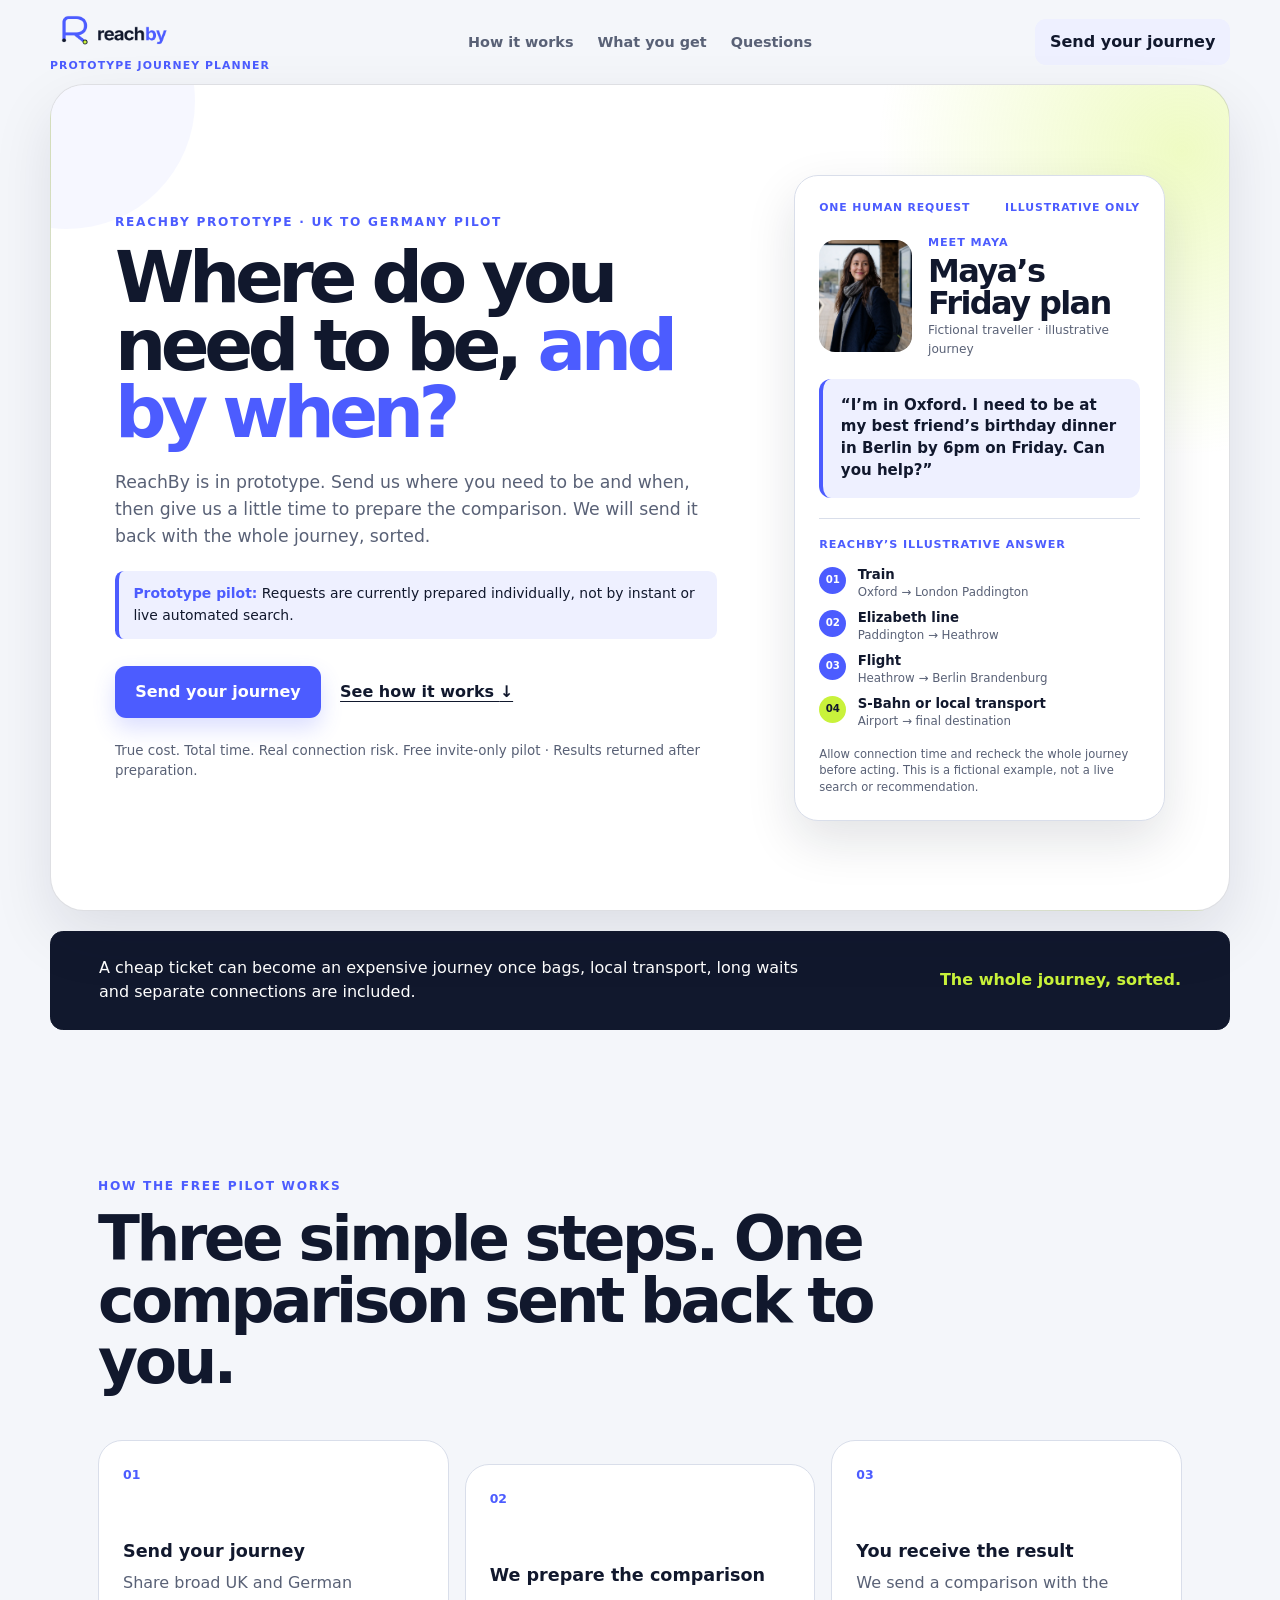
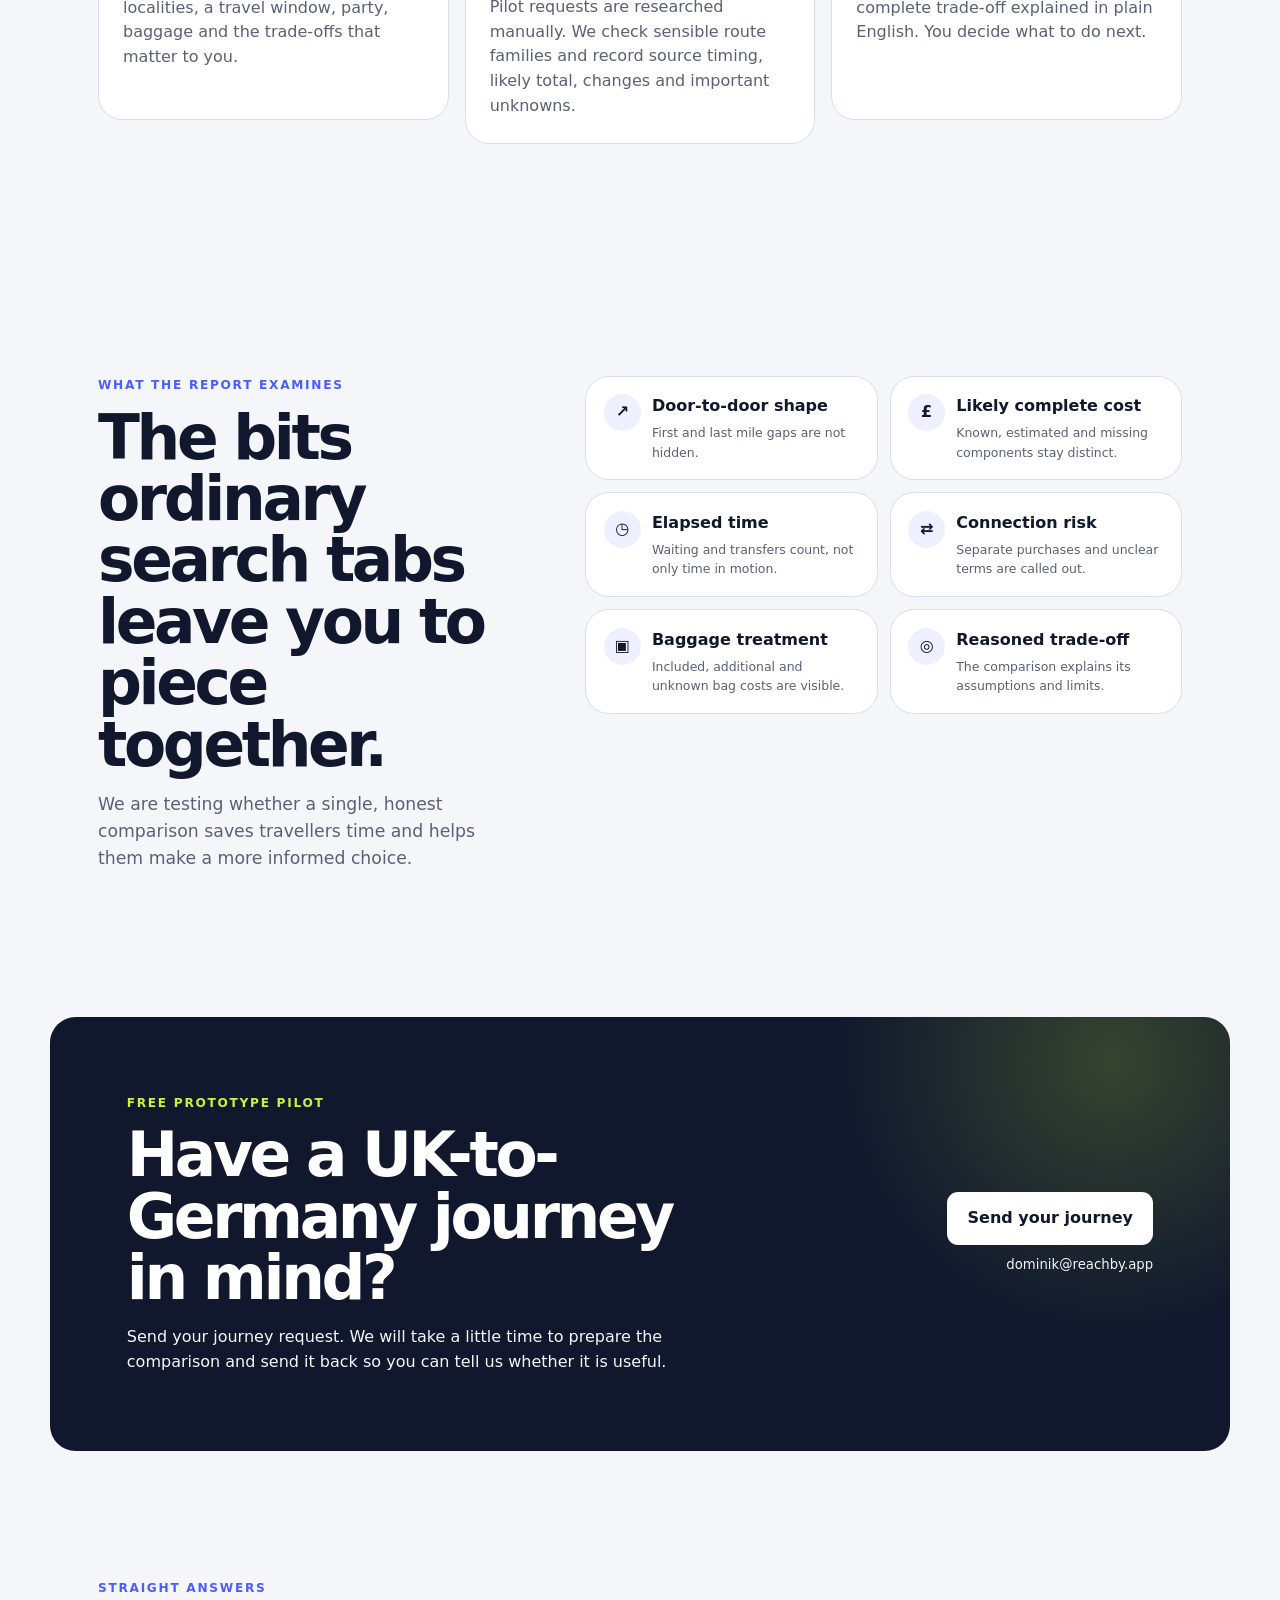
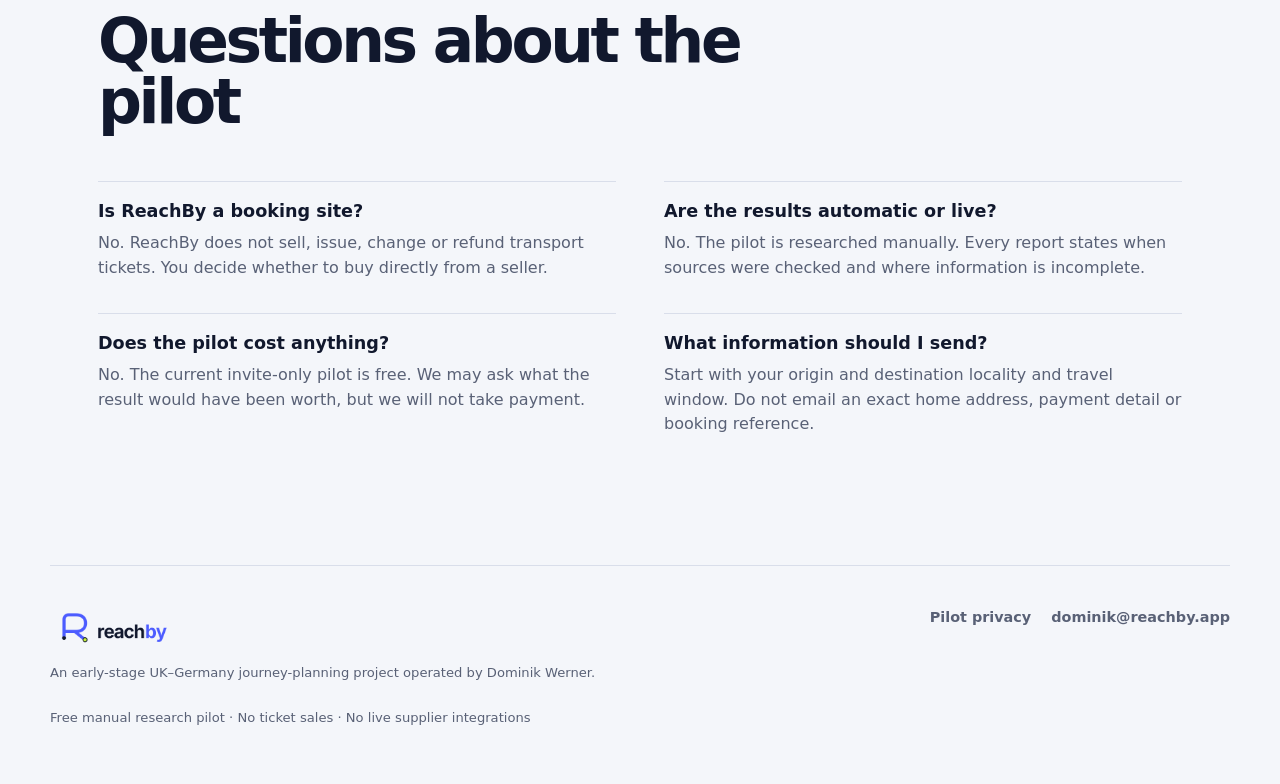
==== commit caeb9c63: "feat: add a human traveller story" ====
--- a/index.html
+++ b/index.html
@@ -51,39 +51,38 @@
           <p class="trust-line">True cost. Total time. Real connection risk. Free invite-only pilot · Results returned after preparation.</p>
         </div>
 
-        <aside class="journey-card" aria-label="Illustrative comparison preview">
+        <aside class="story-card" aria-labelledby="story-title">
           <div class="card-topline">
-            <span>Illustrative preview</span>
-            <span>Not live data</span>
+            <span>One human request</span>
+            <span>Illustrative only</span>
           </div>
-          <p class="route-label">A UK locality</p>
-          <div class="route-map" aria-hidden="true">
-            <span class="route-node origin-node"></span>
-            <i class="route-segment segment-one"></i>
-            <i class="route-segment segment-two"></i>
-            <i class="route-segment segment-three"></i>
-            <span class="route-node transfer-node"></span>
-            <i class="route-segment segment-four"></i>
-            <i class="route-segment segment-five"></i>
-            <span class="route-node arrival-node"></span>
+          <div class="story-profile">
+            <img
+              src="assets/maya-traveller-story.webp"
+              width="900"
+              height="1125"
+              alt="Illustrative portrait of Maya, a fictional traveller"
+            >
+            <div>
+              <p class="story-kicker">Meet Maya</p>
+              <h2 id="story-title">Maya’s Friday plan</h2>
+              <p class="story-context">Fictional traveller · illustrative journey</p>
+            </div>
           </div>
-          <p class="route-label align-right">A German locality</p>
-
-          <div class="option-preview recommended-preview">
-            <div>
-              <strong>Rail-led option</strong>
-              <span>Fewer separate connections</span>
-            </div>
-            <span class="example-value">Example only</span>
+          <blockquote>
+            “I’m in Oxford. I need to be at my best friend’s birthday dinner in
+            Berlin by 6pm on Friday. Can you help?”
+          </blockquote>
+          <div class="story-answer">
+            <p class="story-answer-label">ReachBy’s illustrative answer</p>
+            <ol class="story-steps">
+              <li><span>01</span><div><strong>Train</strong><small>Oxford → London Paddington</small></div></li>
+              <li><span>02</span><div><strong>Elizabeth line</strong><small>Paddington → Heathrow</small></div></li>
+              <li><span>03</span><div><strong>Flight</strong><small>Heathrow → Berlin Brandenburg</small></div></li>
+              <li><span>04</span><div><strong>S-Bahn or local transport</strong><small>Airport → final destination</small></div></li>
+            </ol>
+            <p class="story-disclosure">Allow connection time and recheck the whole journey before acting. This is a fictional example, not a live search or recommendation.</p>
           </div>
-          <div class="option-preview">
-            <div>
-              <strong>Air-led option</strong>
-              <span>Airport transfers made visible</span>
-            </div>
-            <span class="example-value">Example only</span>
-          </div>
-          <p class="preview-note">Every real pilot result shows its research time, assumptions and missing information.</p>
         </aside>
       </section>
 
--- a/styles.css
+++ b/styles.css
@@ -280,9 +280,10 @@
   font-size: 0.84rem;
 }
 
-.journey-card {
+.story-card {
   position: relative;
   z-index: 1;
+  min-width: 0;
   padding: 1.5rem;
   background: var(--white);
   border: 1px solid var(--line);
@@ -294,7 +295,7 @@
   display: flex;
   justify-content: space-between;
   gap: 1rem;
-  margin-bottom: 2.4rem;
+  margin-bottom: 1.1rem;
   color: var(--cobalt);
   font-size: 0.68rem;
   font-weight: 850;
@@ -302,131 +303,121 @@
   text-transform: uppercase;
 }
 
-.route-label {
-  margin-bottom: 0.35rem;
-  font-weight: 850;
-}
-
-.align-right {
-  text-align: right;
-}
-
-.route-map {
-  position: relative;
-  height: 86px;
-  margin: 0 0.4rem 0.35rem;
-}
-
-.route-node,
-.route-segment {
-  position: absolute;
-  display: block;
-}
-
-.route-node {
-  z-index: 2;
-  width: 14px;
-  height: 14px;
-  border-radius: 50%;
-}
-
-.origin-node {
-  bottom: 6px;
-  left: 0;
-  background: var(--cobalt);
-}
-
-.transfer-node {
-  bottom: 43px;
-  left: 47%;
-  background: var(--ink);
-  border: 3px solid var(--lime);
-}
-
-.arrival-node {
-  top: 0;
-  right: 0;
-  background: var(--paper);
-  border: 3px solid var(--ink);
-}
-
-.route-segment {
-  z-index: 1;
-  background: var(--lime);
-}
-
-.segment-one {
-  bottom: 11px;
-  left: 10px;
-  width: 25%;
-  height: 4px;
-}
-
-.segment-two {
-  bottom: 11px;
-  left: 25%;
-  width: 4px;
-  height: 38px;
-}
-
-.segment-three {
-  bottom: 45px;
-  left: 25%;
-  width: 23%;
-  height: 4px;
-}
-
-.segment-four {
-  bottom: 45px;
-  left: 48%;
-  width: 31%;
-  height: 4px;
-}
-
-.segment-five {
-  right: 5px;
-  bottom: 45px;
-  width: 4px;
-  height: 39px;
-}
-
-.option-preview {
-  display: flex;
+.story-profile {
+  display: grid;
+  grid-template-columns: 5.8rem minmax(0, 1fr);
   gap: 1rem;
   align-items: center;
-  justify-content: space-between;
-  margin-top: 0.75rem;
-  padding: 1rem;
-  background: var(--canvas);
-  border: 1px solid transparent;
-  border-radius: 0.65rem;
-}
-
-.recommended-preview {
-  background: rgba(201, 242, 59, 0.22);
-  border-color: var(--lime);
-}
-
-.option-preview strong,
-.option-preview span {
+}
+
+.story-profile img {
   display: block;
-}
-
-.option-preview div span,
-.preview-note {
-  color: var(--muted);
-  font-size: 0.75rem;
-}
-
-.example-value {
-  flex: 0 0 auto;
+  width: 5.8rem;
+  height: 7rem;
+  object-fit: cover;
+  object-position: center 28%;
+  border-radius: 1rem;
+}
+
+.story-kicker,
+.story-context,
+.story-answer-label,
+.story-disclosure {
+  margin: 0;
+}
+
+.story-kicker,
+.story-answer-label {
+  color: var(--cobalt);
   font-size: 0.7rem;
-  font-weight: 850;
+  font-weight: 900;
+  letter-spacing: 0.08em;
   text-transform: uppercase;
 }
 
-.preview-note {
-  margin: 1rem 0 0;
+.story-profile h2 {
+  margin: 0.2rem 0 0.15rem;
+  font-size: clamp(1.45rem, 3vw, 2rem);
+  line-height: 1;
+  letter-spacing: -0.05em;
+}
+
+.story-context {
+  color: var(--muted);
+  font-size: 0.76rem;
+}
+
+.story-card blockquote {
+  margin: 1.25rem 0;
+  padding: 1rem 1.1rem;
+  color: var(--ink);
+  background: var(--cobalt-soft);
+  border-left: 4px solid var(--cobalt);
+  border-radius: 0.75rem;
+  font-size: 0.94rem;
+  font-weight: 750;
+  line-height: 1.45;
+}
+
+.story-answer {
+  padding-top: 1.1rem;
+  border-top: 1px solid var(--line);
+}
+
+.story-steps {
+  display: grid;
+  gap: 0.55rem;
+  margin: 0.8rem 0 1rem;
+  padding: 0;
+  list-style: none;
+}
+
+.story-steps li {
+  display: grid;
+  grid-template-columns: 1.75rem minmax(0, 1fr);
+  gap: 0.65rem;
+  align-items: start;
+  min-width: 0;
+}
+
+.story-steps li > span {
+  display: grid;
+  width: 1.7rem;
+  height: 1.7rem;
+  place-items: center;
+  color: var(--white);
+  background: var(--cobalt);
+  border-radius: 50%;
+  font-size: 0.64rem;
+  font-weight: 900;
+}
+
+.story-steps li:last-child > span {
+  color: var(--ink);
+  background: var(--lime);
+}
+
+.story-steps strong,
+.story-steps small {
+  display: block;
+}
+
+.story-steps strong {
+  font-size: 0.83rem;
+  line-height: 1.25;
+}
+
+.story-steps small {
+  margin-top: 0.1rem;
+  color: var(--muted);
+  font-size: 0.74rem;
+  line-height: 1.35;
+}
+
+.story-disclosure {
+  color: var(--muted);
+  font-size: 0.72rem;
+  line-height: 1.45;
 }
 
 .problem-strip {
@@ -696,7 +687,7 @@
     min-height: auto;
   }
 
-  .journey-card {
+  .story-card {
     transform: none;
   }
 
@@ -761,10 +752,6 @@
     grid-column: 1;
   }
 
-  .option-preview {
-    align-items: flex-start;
-    flex-direction: column;
-  }
 }
 
 @media (prefers-reduced-motion: reduce) {
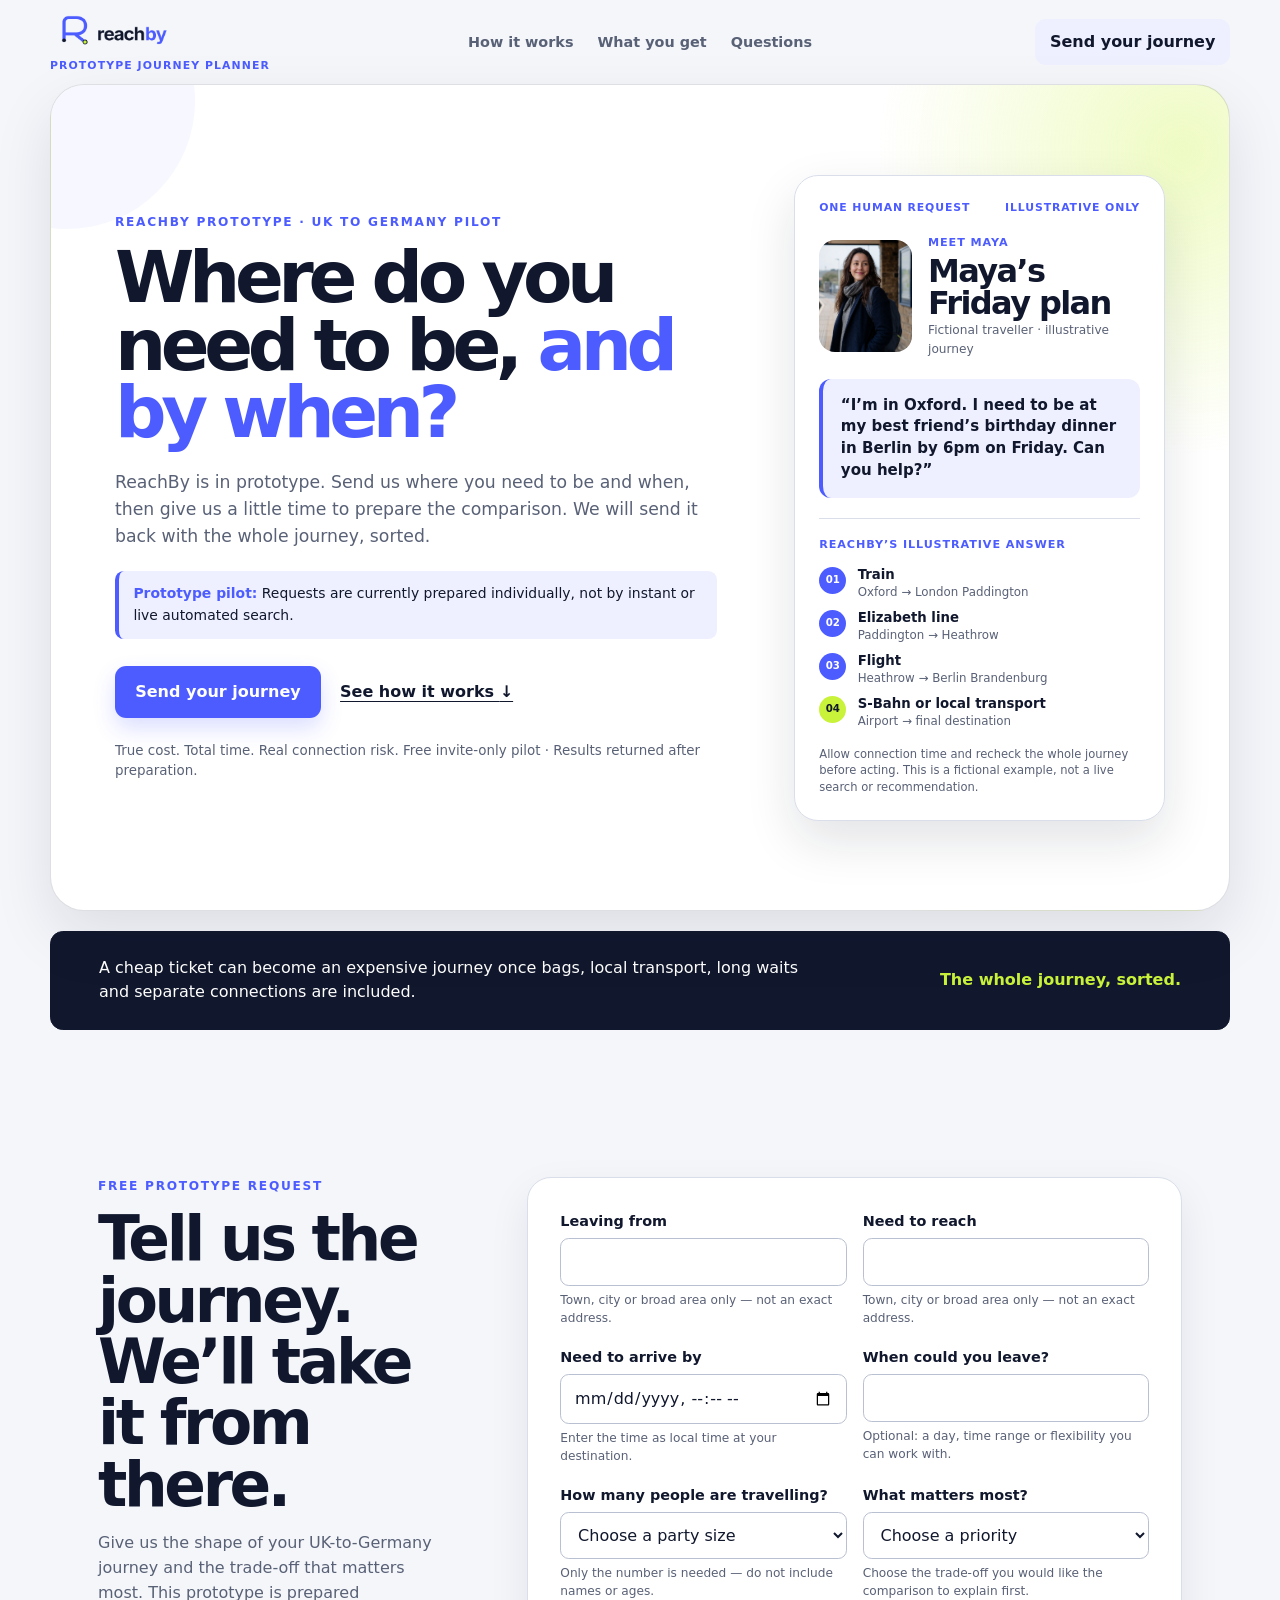
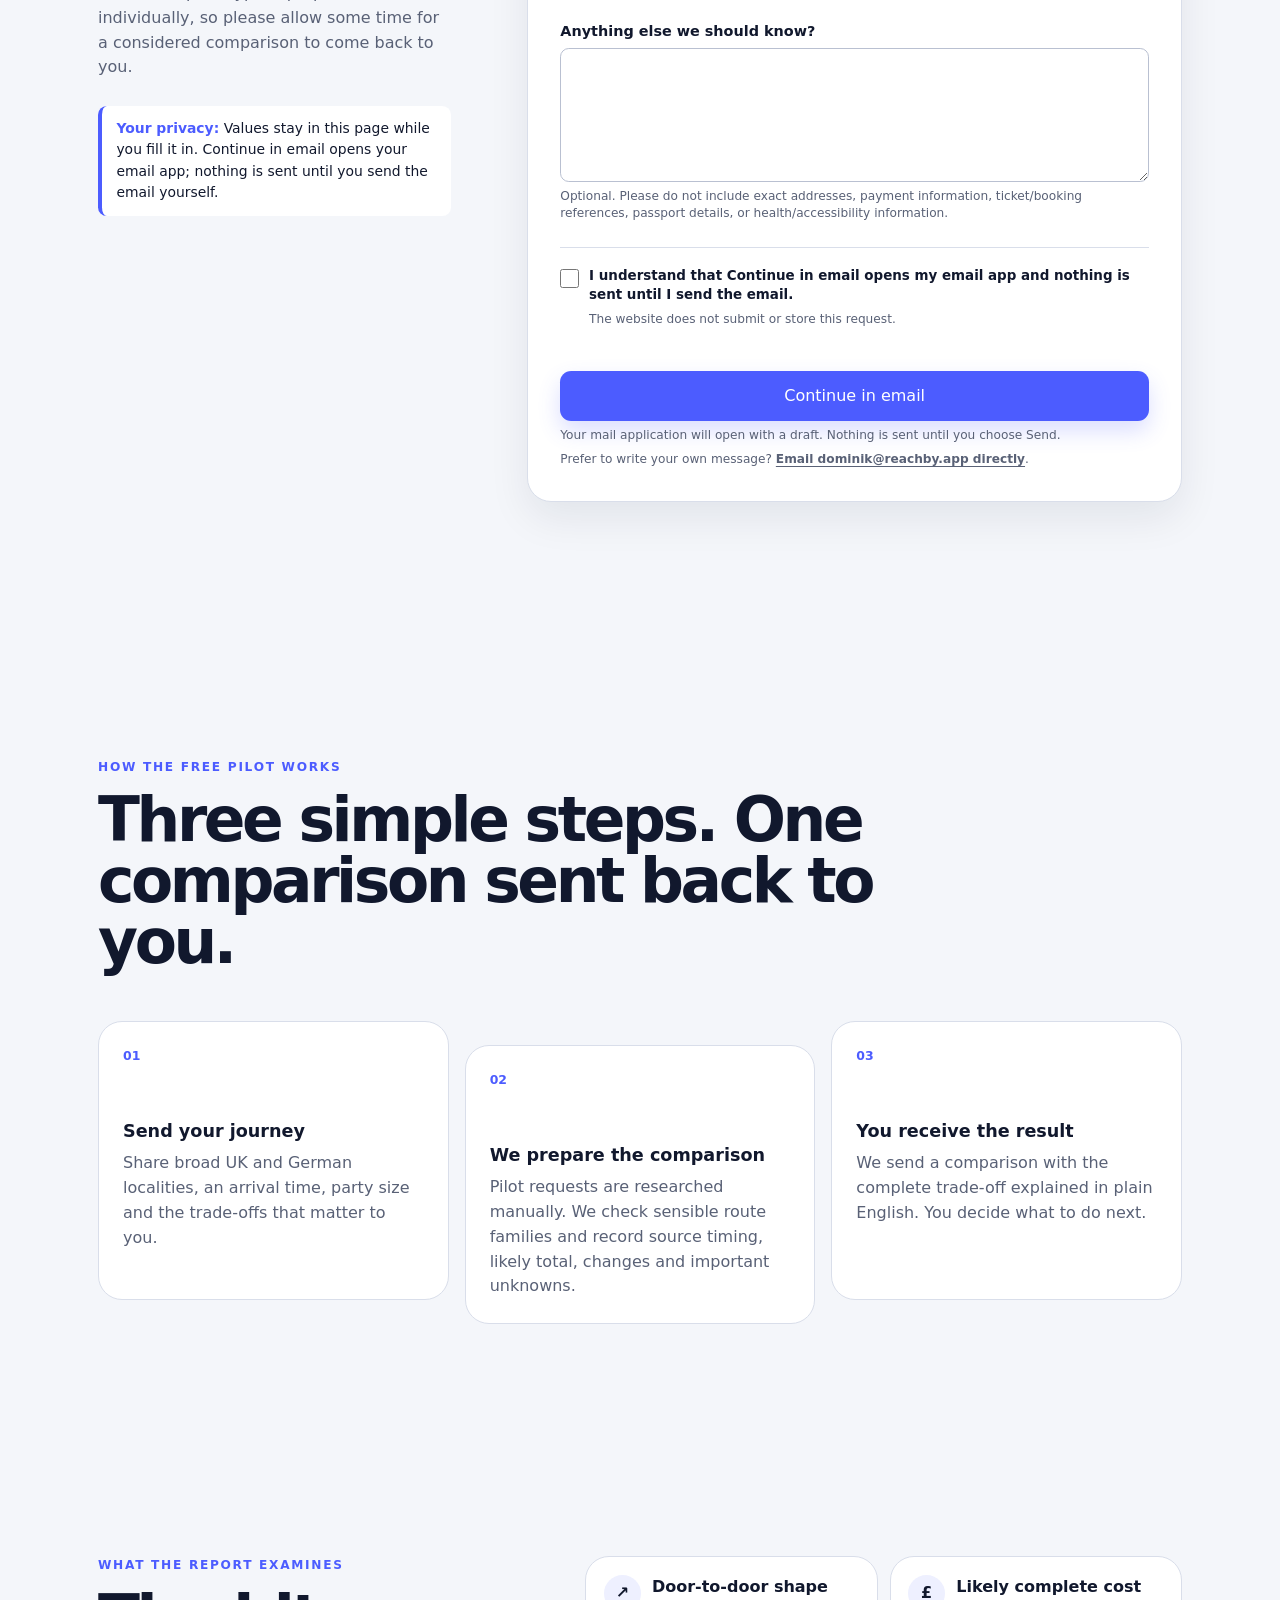
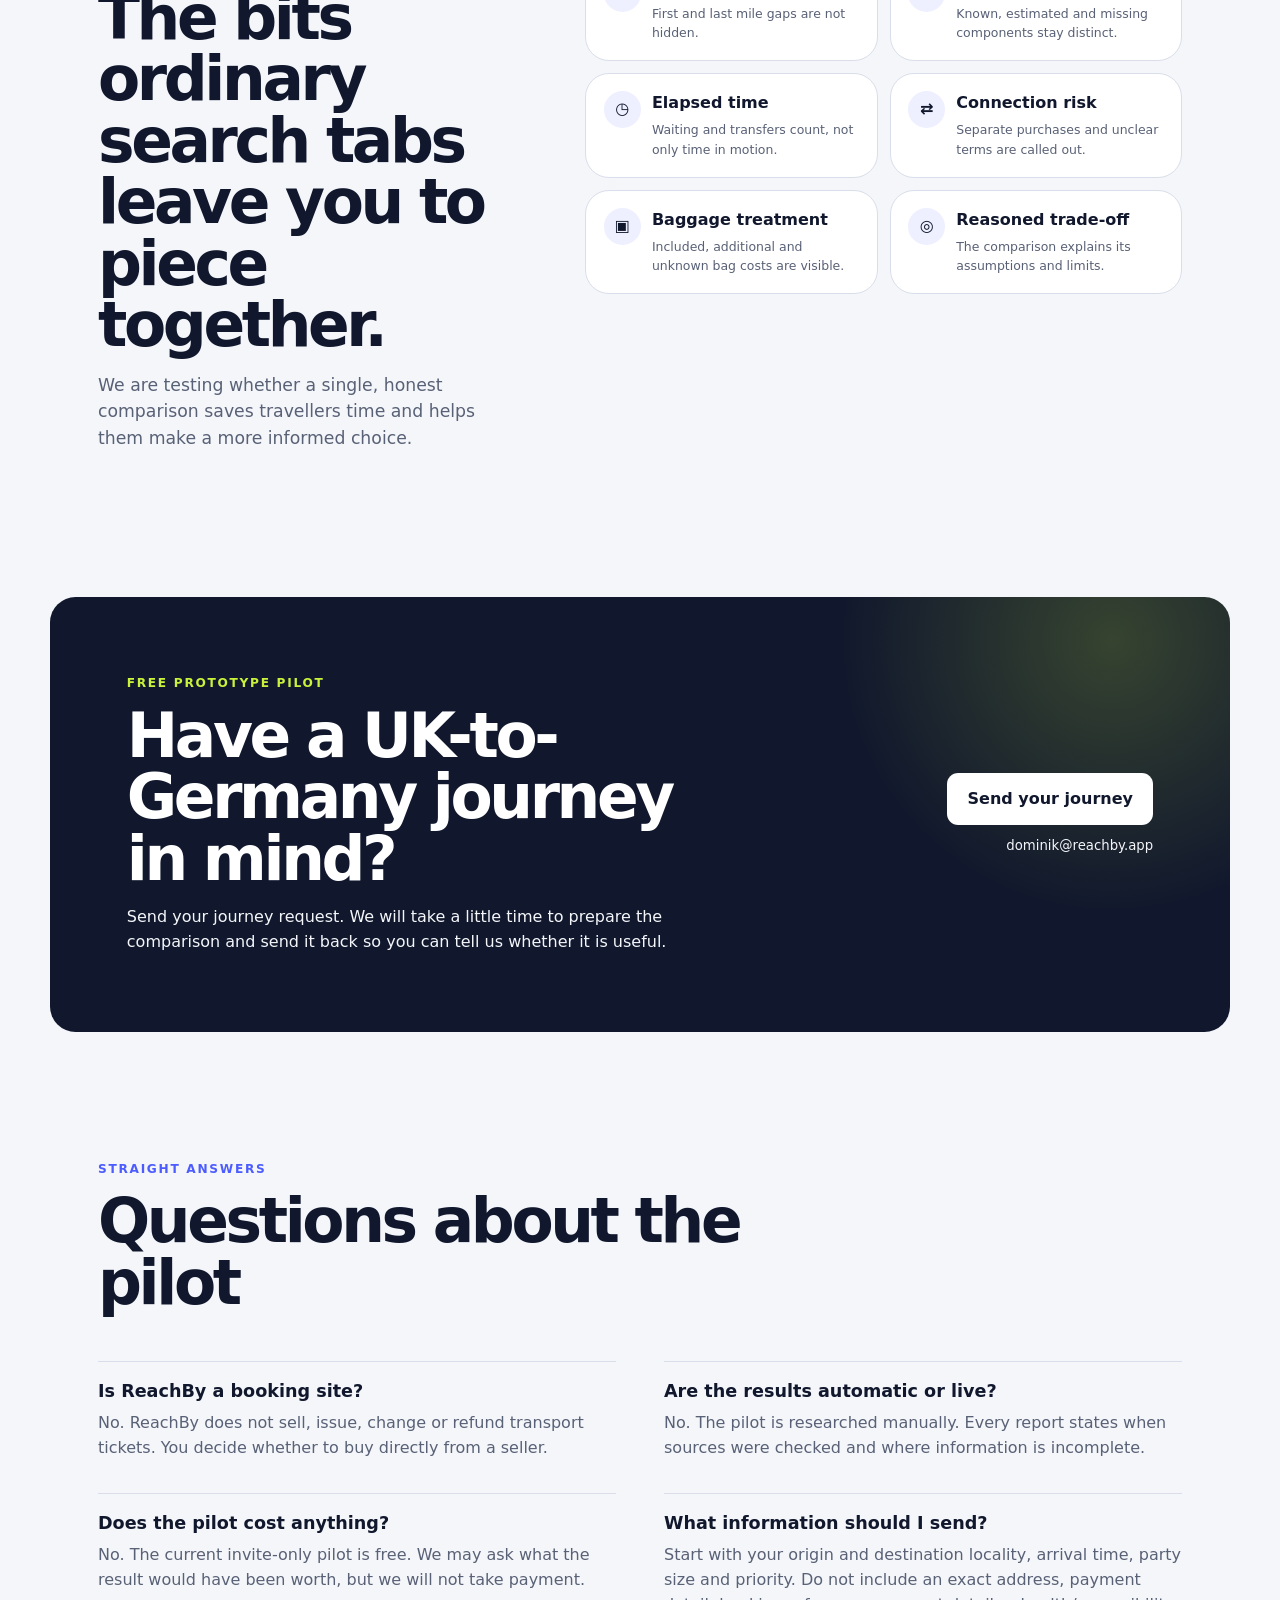
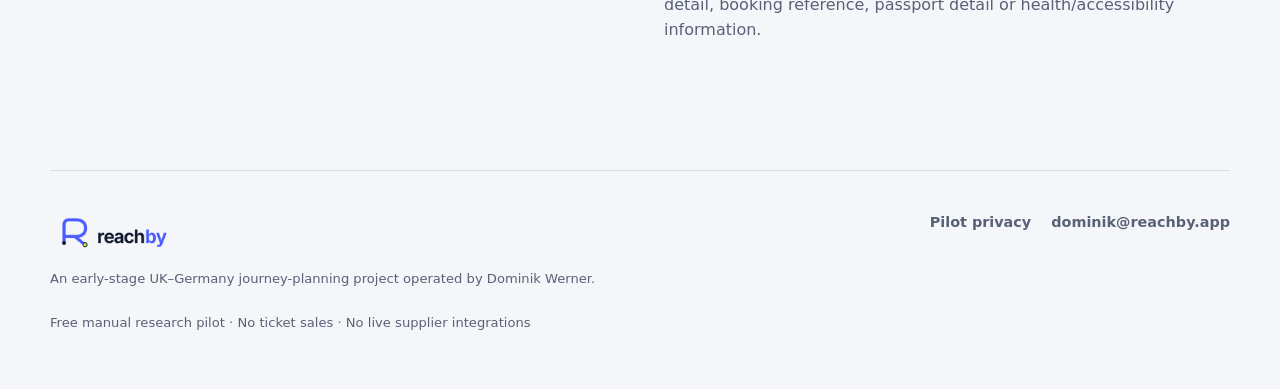
==== commit 181c8efb: "feat: add journey request form" ====
--- a/index.html
+++ b/index.html
@@ -5,7 +5,7 @@
     <meta name="viewport" content="width=device-width, initial-scale=1">
     <meta
       http-equiv="Content-Security-Policy"
-      content="default-src 'self'; connect-src 'none'; img-src 'self' data:; object-src 'none'; script-src 'none'; style-src 'self'; base-uri 'none'; form-action 'none'"
+      content="default-src 'self'; connect-src 'none'; img-src 'self' data:; object-src 'none'; script-src 'self'; style-src 'self'; base-uri 'none'; form-action 'none'"
     >
     <meta name="referrer" content="no-referrer">
     <meta
@@ -30,7 +30,7 @@
         <a href="#what-you-get">What you get</a>
         <a href="#questions">Questions</a>
       </nav>
-      <a class="button button-small" href="mailto:dominik@reachby.app?subject=ReachBy%20free%20pilot">Send your journey</a>
+      <a class="button button-small" href="#journey-request">Send your journey</a>
     </header>
 
     <main id="main-content">
@@ -45,7 +45,7 @@
           </p>
           <p class="request-note"><strong>Prototype pilot:</strong> Requests are currently prepared individually, not by instant or live automated search.</p>
           <div class="hero-actions">
-            <a class="button button-primary" href="mailto:dominik@reachby.app?subject=My%20ReachBy%20journey">Send your journey</a>
+            <a class="button button-primary" href="#journey-request">Send your journey</a>
             <a class="text-link" href="#how-it-works">See how it works <span aria-hidden="true">↓</span></a>
           </div>
           <p class="trust-line">True cost. Total time. Real connection risk. Free invite-only pilot · Results returned after preparation.</p>
@@ -94,6 +94,151 @@
         <strong>The whole journey, sorted.</strong>
       </section>
 
+      <section class="section journey-request-section" id="journey-request" aria-labelledby="journey-request-title">
+        <div class="request-intro">
+          <p class="eyebrow">Free prototype request</p>
+          <h2 id="journey-request-title">Tell us the journey. We’ll take it from there.</h2>
+          <p>
+            Give us the shape of your UK-to-Germany journey and the trade-off that
+            matters most. This prototype is prepared individually, so please allow
+            some time for a considered comparison to come back to you.
+          </p>
+          <p class="request-note request-note-light">
+            <strong>Your privacy:</strong> Values stay in this page while you fill
+            it in. Continue in email opens your email app; nothing is sent until
+            you send the email yourself.
+          </p>
+        </div>
+
+        <div class="journey-form-card">
+          <form id="journey-request-form" action="#journey-request">
+            <div class="form-grid">
+              <div class="form-field">
+                <label for="origin">Leaving from</label>
+                <input
+                  id="origin"
+                  name="origin"
+                  type="text"
+                  maxlength="80"
+                  autocomplete="off"
+                  required
+                  aria-describedby="origin-help"
+                >
+                <p class="form-help" id="origin-help">Town, city or broad area only — not an exact address.</p>
+              </div>
+
+              <div class="form-field">
+                <label for="destination">Need to reach</label>
+                <input
+                  id="destination"
+                  name="destination"
+                  type="text"
+                  maxlength="80"
+                  autocomplete="off"
+                  required
+                  aria-describedby="destination-help"
+                >
+                <p class="form-help" id="destination-help">Town, city or broad area only — not an exact address.</p>
+              </div>
+
+              <div class="form-field">
+                <label for="arrive-by">Need to arrive by</label>
+                <input
+                  id="arrive-by"
+                  name="arriveBy"
+                  type="datetime-local"
+                  required
+                  aria-describedby="arrive-by-help"
+                >
+                <p class="form-help" id="arrive-by-help">Enter the time as local time at your destination.</p>
+              </div>
+
+              <div class="form-field">
+                <label for="departure-window">When could you leave?</label>
+                <input
+                  id="departure-window"
+                  name="departureWindow"
+                  type="text"
+                  maxlength="120"
+                  autocomplete="off"
+                  aria-describedby="departure-window-help"
+                >
+                <p class="form-help" id="departure-window-help">Optional: a day, time range or flexibility you can work with.</p>
+              </div>
+
+              <div class="form-field">
+                <label for="traveller-count">How many people are travelling?</label>
+                <select
+                  id="traveller-count"
+                  name="travellerCount"
+                  required
+                  aria-describedby="traveller-count-help"
+                >
+                  <option value="" selected disabled>Choose a party size</option>
+                  <option value="1">1</option>
+                  <option value="2">2</option>
+                  <option value="3">3</option>
+                  <option value="4">4</option>
+                  <option value="5+">5+</option>
+                </select>
+                <p class="form-help" id="traveller-count-help">Only the number is needed — do not include names or ages.</p>
+              </div>
+
+              <div class="form-field">
+                <label for="priority">What matters most?</label>
+                <select
+                  id="priority"
+                  name="priority"
+                  required
+                  aria-describedby="priority-help"
+                >
+                  <option value="" selected disabled>Choose a priority</option>
+                  <option value="Best overall trade-off">Best overall trade-off</option>
+                  <option value="Lowest likely total">Lowest likely total</option>
+                  <option value="Shortest complete journey">Shortest complete journey</option>
+                  <option value="Fewest mode handovers">Fewest mode handovers</option>
+                </select>
+                <p class="form-help" id="priority-help">Choose the trade-off you would like the comparison to explain first.</p>
+              </div>
+
+              <div class="form-field form-field-wide">
+                <label for="notes">Anything else we should know?</label>
+                <textarea
+                  id="notes"
+                  name="notes"
+                  maxlength="300"
+                  autocomplete="off"
+                  rows="5"
+                  aria-describedby="notes-help"
+                ></textarea>
+                <p class="form-help" id="notes-help">Optional. Please do not include exact addresses, payment information, ticket/booking references, passport details, or health/accessibility information.</p>
+              </div>
+            </div>
+
+            <div class="form-consent">
+              <input
+                id="acknowledgment"
+                name="acknowledgment"
+                type="checkbox"
+                required
+                aria-describedby="acknowledgment-help"
+              >
+              <label for="acknowledgment">I understand that Continue in email opens my email app and nothing is sent until I send the email.</label>
+              <p class="form-help" id="acknowledgment-help">The website does not submit or store this request.</p>
+            </div>
+
+            <p id="journey-form-status" class="form-status" role="status" aria-live="polite"></p>
+            <button class="button button-primary form-submit" type="submit">Continue in email</button>
+            <p class="form-note">Your mail application will open with a draft. Nothing is sent until you choose Send.</p>
+            <p class="form-fallback">Prefer to write your own message? <a href="mailto:dominik@reachby.app">Email dominik@reachby.app directly</a>.</p>
+
+            <noscript>
+              <p class="noscript-note">JavaScript is needed to prepare an email from these fields. You can use the <a href="mailto:dominik@reachby.app">direct email link</a> instead; nothing is sent unless you send the email.</p>
+            </noscript>
+          </form>
+        </div>
+      </section>
+
       <section class="section" id="how-it-works" aria-labelledby="how-title">
         <div class="section-heading narrow-heading">
           <p class="eyebrow">How the free pilot works</p>
@@ -103,7 +248,7 @@
           <li>
             <span class="step-number">01</span>
             <h3>Send your journey</h3>
-            <p>Share broad UK and German localities, a travel window, party, baggage and the trade-offs that matter to you.</p>
+            <p>Share broad UK and German localities, an arrival time, party size and the trade-offs that matter to you.</p>
           </li>
           <li>
             <span class="step-number">02</span>
@@ -147,7 +292,7 @@
           </p>
         </div>
         <div class="callout-action">
-          <a class="button button-light" href="mailto:dominik@reachby.app?subject=My%20ReachBy%20journey">Send your journey</a>
+          <a class="button button-light" href="#journey-request">Send your journey</a>
           <span>dominik@reachby.app</span>
         </div>
       </section>
@@ -172,7 +317,7 @@
           </article>
           <article>
             <h3>What information should I send?</h3>
-            <p>Start with your origin and destination locality and travel window. Do not email an exact home address, payment detail or booking reference.</p>
+            <p>Start with your origin and destination locality, arrival time, party size and priority. Do not include an exact address, payment detail, booking reference, passport detail or health/accessibility information.</p>
           </article>
         </div>
       </section>
@@ -191,5 +336,6 @@
       </div>
       <p class="footer-boundary">Free manual research pilot · No ticket sales · No live supplier integrations</p>
     </footer>
+    <script src="journey-request.js" defer></script>
   </body>
 </html>
--- a/styles.css
+++ b/styles.css
@@ -50,7 +50,8 @@
   transform: translateY(0);
 }
 
-a:focus-visible {
+a:focus-visible,
+button:focus-visible {
   outline: 3px solid var(--lime);
   outline-offset: 4px;
 }
@@ -443,6 +444,158 @@
   text-align: right;
 }
 
+.journey-request-section {
+  display: grid;
+  grid-template-columns: minmax(230px, 0.7fr) minmax(0, 1.3fr);
+  gap: clamp(2rem, 6vw, 5rem);
+  align-items: start;
+}
+
+.request-intro {
+  max-width: 430px;
+}
+
+.request-intro > p:not(.eyebrow):not(.request-note) {
+  color: var(--muted);
+}
+
+.request-note-light {
+  margin-top: 1.6rem;
+  background: var(--white);
+}
+
+.journey-form-card {
+  min-width: 0;
+  padding: clamp(1.2rem, 4vw, 2rem);
+  background: var(--paper);
+  border: 1px solid var(--line);
+  border-radius: 1.5rem;
+  box-shadow: 0 16px 40px rgba(17, 24, 45, 0.08);
+}
+
+.form-grid {
+  display: grid;
+  grid-template-columns: repeat(2, minmax(0, 1fr));
+  gap: 1.2rem 1rem;
+}
+
+.form-field,
+.form-consent {
+  min-width: 0;
+}
+
+.form-field-wide {
+  grid-column: 1 / -1;
+}
+
+.form-field label,
+.form-consent label {
+  display: block;
+  margin-bottom: 0.35rem;
+  font-size: 0.9rem;
+  font-weight: 850;
+}
+
+.form-field input,
+.form-field select,
+.form-field textarea {
+  display: block;
+  width: 100%;
+  max-width: 100%;
+  padding: 0.75rem 0.8rem;
+  color: var(--ink);
+  background: var(--white);
+  border: 1px solid #b9c0d1;
+  border-radius: 0.55rem;
+  font: inherit;
+  line-height: 1.35;
+}
+
+.form-field textarea {
+  min-height: 8rem;
+  resize: vertical;
+}
+
+.form-field input:focus,
+.form-field select:focus,
+.form-field textarea:focus {
+  border-color: var(--cobalt);
+  outline: 3px solid rgba(76, 92, 255, 0.2);
+  outline-offset: 1px;
+}
+
+.form-help,
+.form-note,
+.form-fallback,
+.noscript-note {
+  margin: 0.38rem 0 0;
+  color: var(--muted);
+  font-size: 0.76rem;
+  line-height: 1.45;
+}
+
+.form-consent {
+  display: grid;
+  grid-template-columns: auto minmax(0, 1fr);
+  column-gap: 0.65rem;
+  align-items: start;
+  margin-top: 1.5rem;
+  padding-top: 1.2rem;
+  border-top: 1px solid var(--line);
+}
+
+.form-consent input {
+  width: 1.15rem;
+  height: 1.15rem;
+  margin: 0.12rem 0 0;
+  accent-color: var(--cobalt);
+}
+
+.form-consent label {
+  margin: 0;
+  font-size: 0.84rem;
+  line-height: 1.4;
+}
+
+.form-consent .form-help {
+  grid-column: 2;
+}
+
+.form-status {
+  min-height: 1.45rem;
+  margin: 1.2rem 0 0;
+  color: var(--coral);
+  font-size: 0.82rem;
+  font-weight: 750;
+}
+
+.form-submit {
+  width: 100%;
+  border: 0;
+  cursor: pointer;
+  font: inherit;
+}
+
+.form-note,
+.form-fallback,
+.noscript-note {
+  overflow-wrap: anywhere;
+}
+
+.form-fallback a,
+.noscript-note a {
+  font-weight: 750;
+  text-underline-offset: 0.2rem;
+}
+
+.noscript-note {
+  margin-top: 1rem;
+  padding: 0.8rem;
+  color: var(--ink);
+  background: var(--cobalt-soft);
+  border-radius: 0.55rem;
+}
+
 .section {
   padding: clamp(4.5rem, 10vw, 8rem) clamp(0.4rem, 4vw, 3rem);
 }
@@ -679,7 +832,8 @@
 
   .hero,
   .split-section,
-  .pilot-callout {
+  .pilot-callout,
+  .journey-request-section {
     grid-template-columns: 1fr;
   }
 
@@ -743,8 +897,13 @@
 
   .feature-grid,
   .faq-grid,
+  .form-grid,
   footer {
     grid-template-columns: 1fr;
+  }
+
+  .form-field-wide {
+    grid-column: auto;
   }
 
   .footer-links,
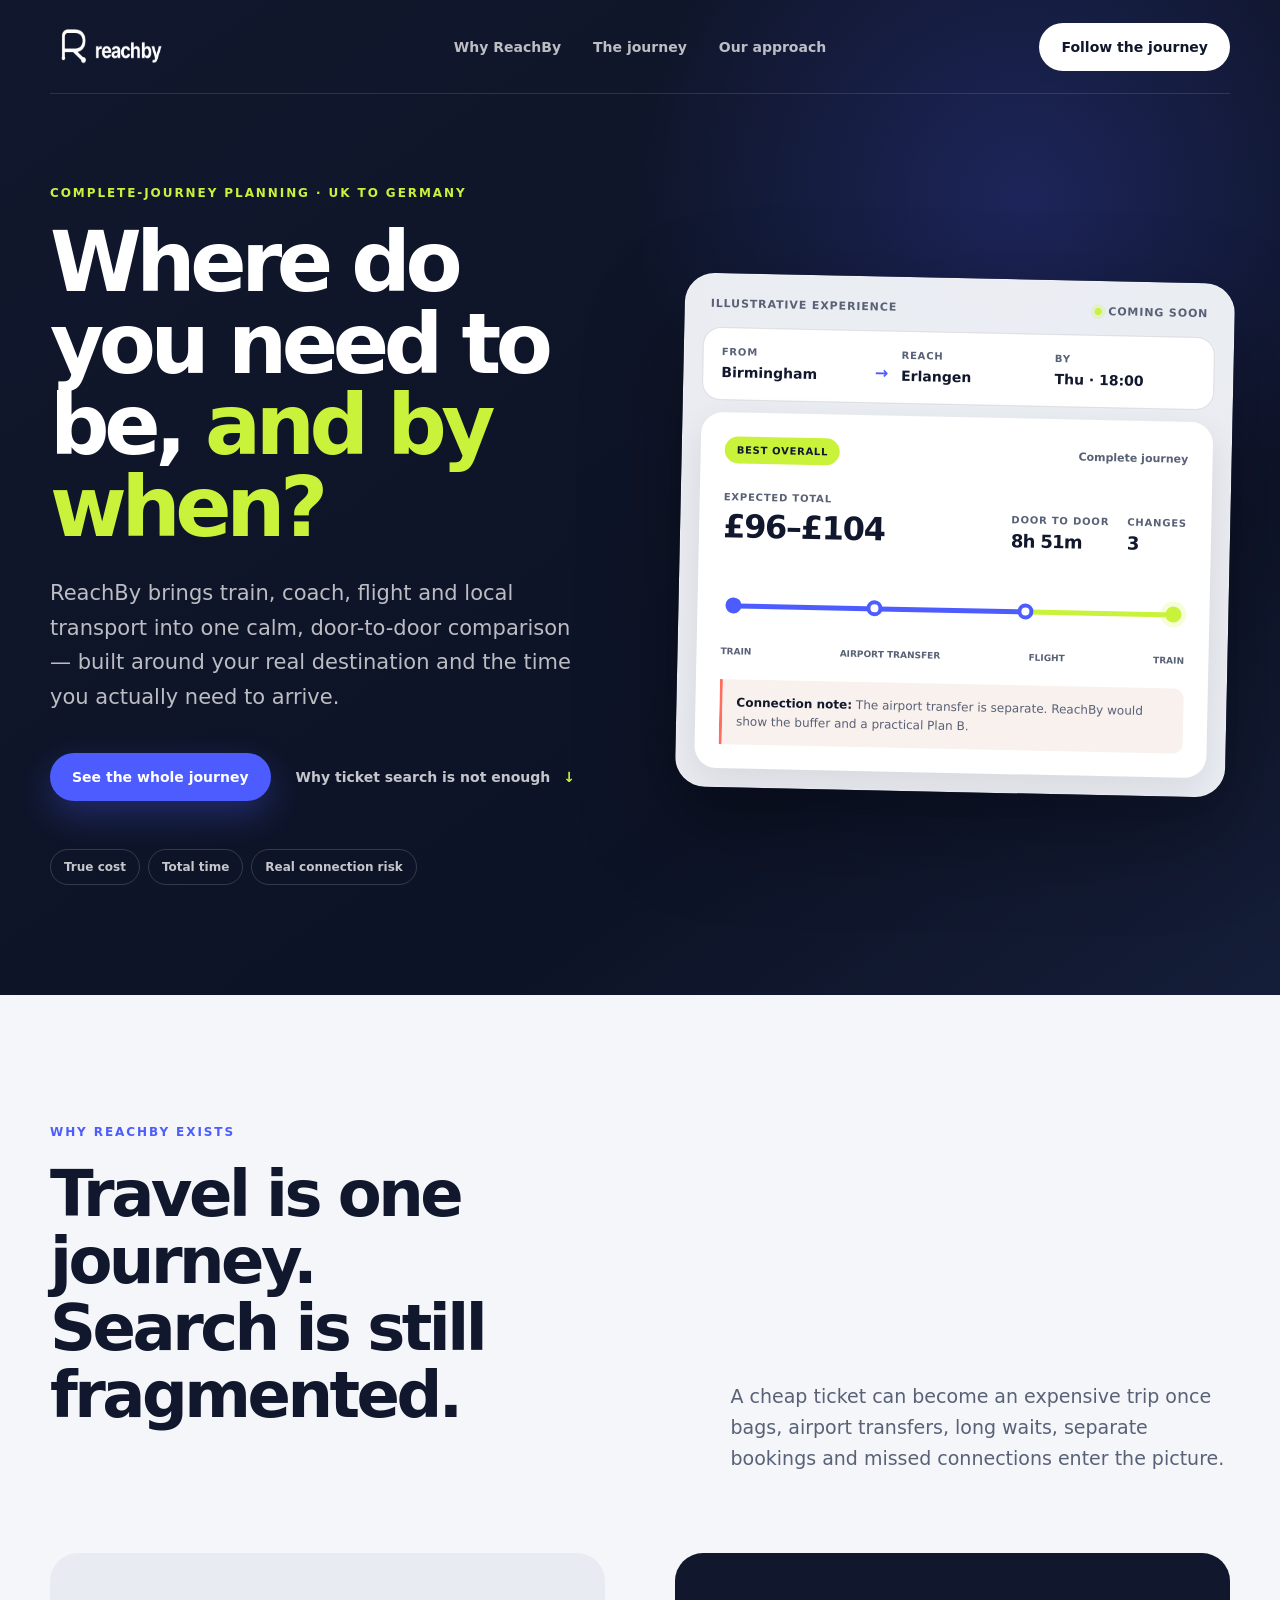
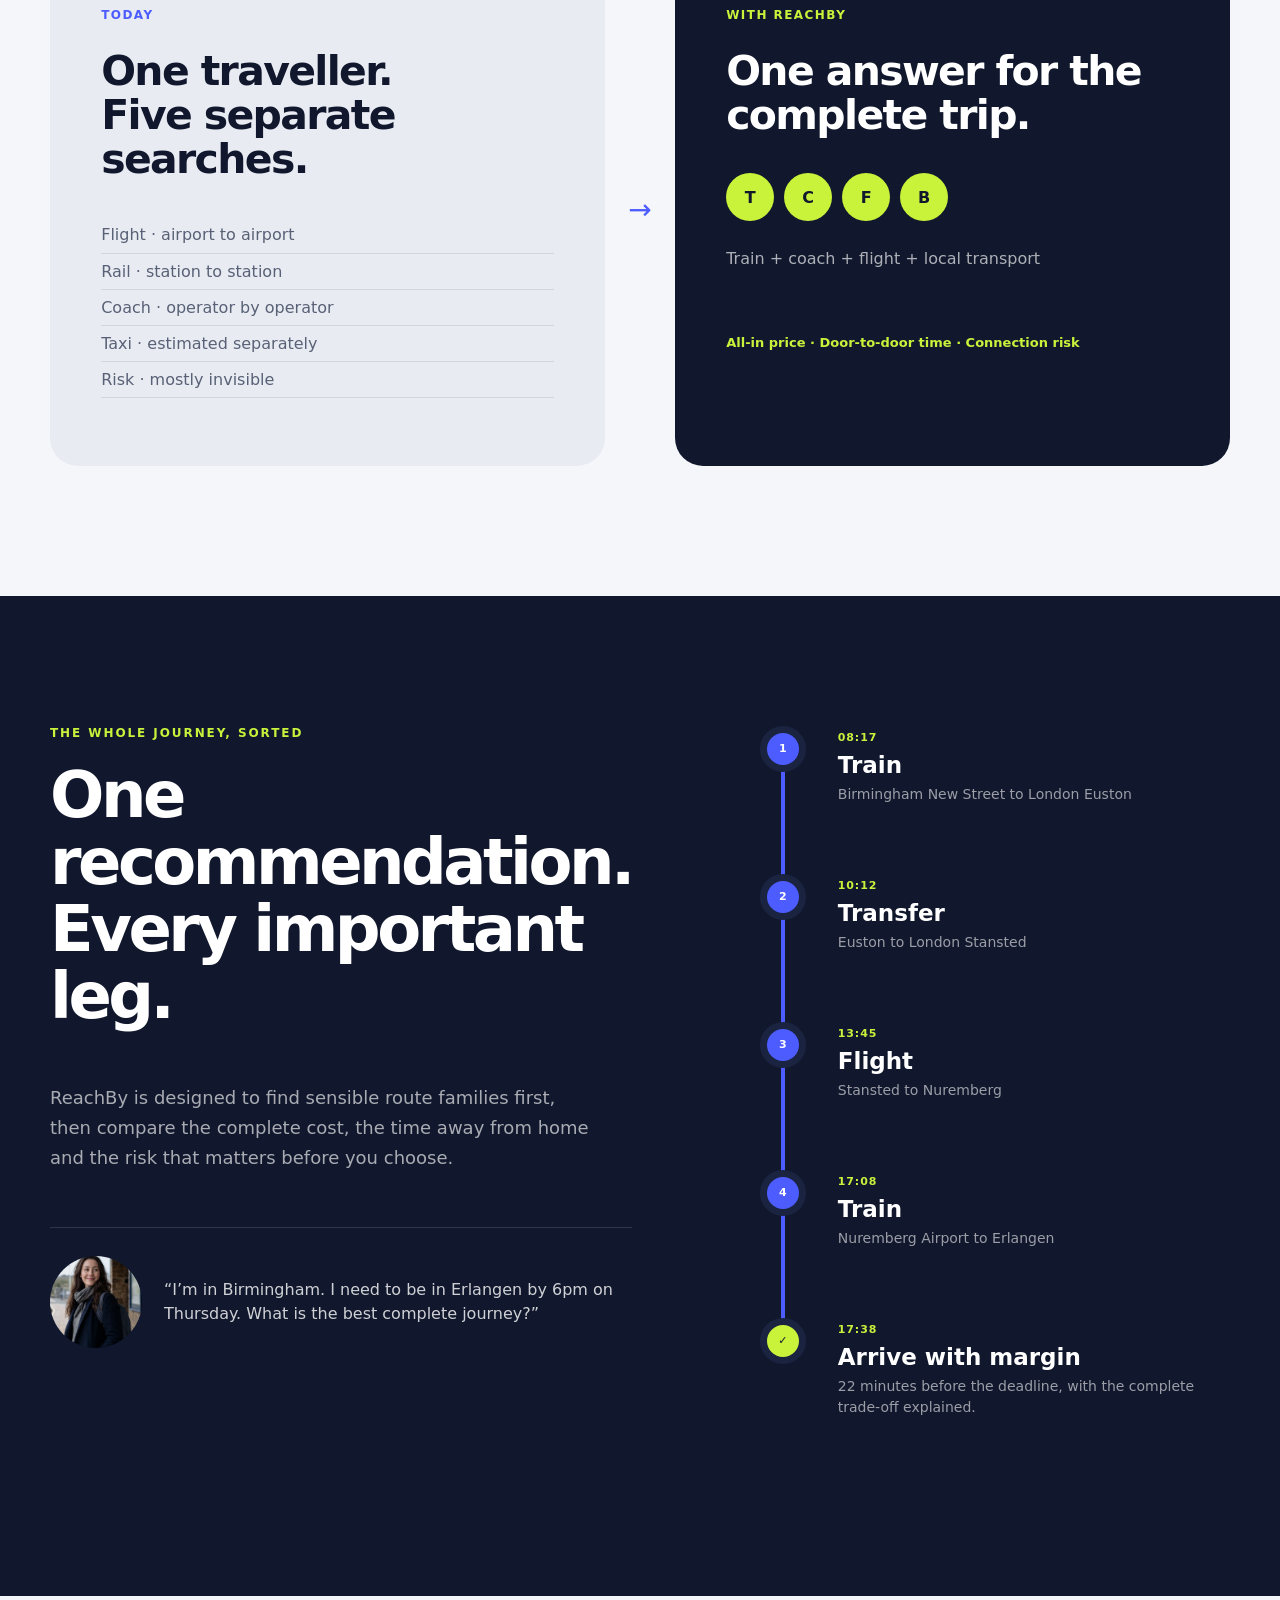
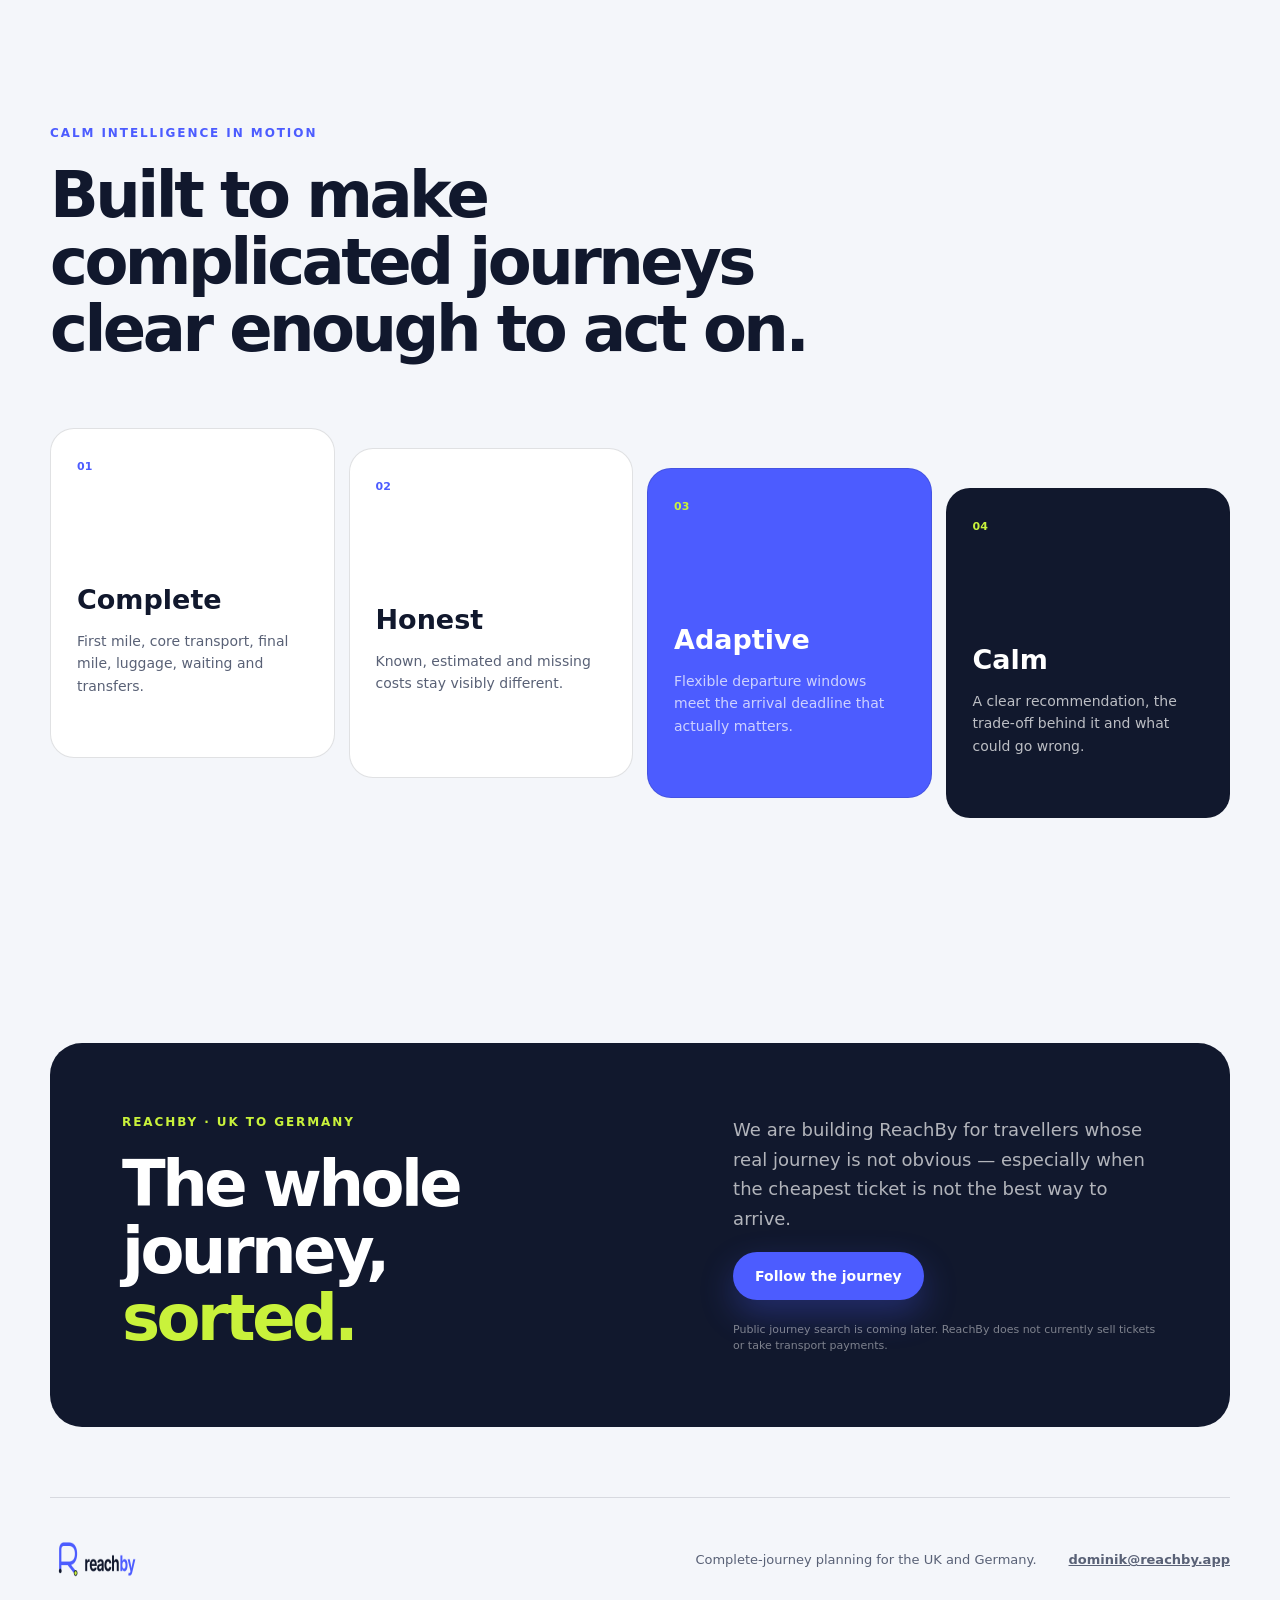
==== commit 5ec954cd: "Replace pilot site with branded ReachBy vision" ====
--- a/index.html
+++ b/index.html
@@ -3,339 +3,104 @@
   <head>
     <meta charset="utf-8">
     <meta name="viewport" content="width=device-width, initial-scale=1">
-    <meta
-      http-equiv="Content-Security-Policy"
-      content="default-src 'self'; connect-src 'none'; img-src 'self' data:; object-src 'none'; script-src 'self'; style-src 'self'; base-uri 'none'; form-action 'none'"
-    >
+    <meta http-equiv="Content-Security-Policy" content="default-src 'self'; connect-src 'none'; font-src 'self'; form-action 'none'; img-src 'self'; object-src 'none'; script-src 'none'; style-src 'self'; base-uri 'none'">
     <meta name="referrer" content="no-referrer">
-    <meta
-      name="description"
-      content="ReachBy is a UK-to-Germany journey-planning prototype. Send your journey request, give us a little time to prepare the comparison, and we will send it back."
-    >
-    <title>ReachBy — Prototype journey comparisons | UK to Germany</title>
+    <meta name="description" content="Complete UK-to-Germany journey planning across train, coach, flight and local transport, built around where you need to be and by when.">
+    <meta property="og:type" content="website">
+    <meta property="og:locale" content="en_GB">
+    <meta property="og:site_name" content="ReachBy">
+    <meta property="og:title" content="ReachBy — The whole journey, sorted">
+    <meta property="og:description" content="True cost. Total time. Real connection risk. One clear comparison for the complete journey.">
+    <meta property="og:url" content="https://reachby.app/">
+    <meta property="og:image" content="https://reachby.app/public/og.png">
+    <meta property="og:image:width" content="1731">
+    <meta property="og:image:height" content="909">
+    <meta property="og:image:alt" content="ReachBy — The whole journey, sorted">
+    <meta name="twitter:card" content="summary_large_image">
+    <meta name="twitter:title" content="ReachBy — The whole journey, sorted">
+    <meta name="twitter:description" content="One clear comparison across train, coach, flight and local transport.">
+    <meta name="twitter:image" content="https://reachby.app/public/og.png">
+    <title>ReachBy — The whole journey, sorted</title>
+    <link rel="icon" href="assets/reachby-logo-primary.png" type="image/png">
     <link rel="stylesheet" href="styles.css">
   </head>
   <body>
-    <a class="skip-link" href="#main-content">Skip to content</a>
-
-    <header class="site-header">
-      <div class="brand-lockup">
-        <a class="brand-logo" href="#top" aria-label="ReachBy home">
-          <img src="assets/reachby-logo-primary.png" width="240" height="52" alt="ReachBy">
-        </a>
-        <span class="brand-caption">Prototype journey planner</span>
-      </div>
-      <nav aria-label="Primary navigation">
-        <a href="#how-it-works">How it works</a>
-        <a href="#what-you-get">What you get</a>
-        <a href="#questions">Questions</a>
-      </nav>
-      <a class="button button-small" href="#journey-request">Send your journey</a>
-    </header>
-
+    <a class="skipLink" href="#main-content">Skip to content</a>
     <main id="main-content">
       <section class="hero" id="top">
-        <div class="hero-copy">
-          <p class="eyebrow">ReachBy prototype · UK to Germany pilot</p>
-          <h1>Where do you need to be, <span class="hero-highlight">and by when?</span></h1>
-          <p class="hero-lede">
-            ReachBy is in prototype. Send us where you need to be and when, then
-            give us a little time to prepare the comparison. We will send it back
-            with the whole journey, sorted.
-          </p>
-          <p class="request-note"><strong>Prototype pilot:</strong> Requests are currently prepared individually, not by instant or live automated search.</p>
-          <div class="hero-actions">
-            <a class="button button-primary" href="#journey-request">Send your journey</a>
-            <a class="text-link" href="#how-it-works">See how it works <span aria-hidden="true">↓</span></a>
+        <nav class="nav shell" aria-label="Primary navigation">
+          <a class="logo" href="#top" aria-label="ReachBy home"><img src="assets/reachby-logo-primary.png" alt="ReachBy" width="240" height="52"></a>
+          <div class="navLinks"><a href="#why">Why ReachBy</a><a href="#journey">The journey</a><a href="#approach">Our approach</a></div>
+          <a class="button buttonLight" href="mailto:dominik@reachby.app?subject=ReachBy%20launch">Follow the journey</a>
+        </nav>
+
+        <div class="heroGrid shell">
+          <div class="heroCopy">
+            <p class="eyebrow">Complete-journey planning · UK to Germany</p>
+            <h1>Where do you need to be, <em>and by when?</em></h1>
+            <p class="lede">ReachBy brings train, coach, flight and local transport into one calm, door-to-door comparison — built around your real destination and the time you actually need to arrive.</p>
+            <div class="heroActions"><a class="button buttonPrimary" href="#journey">See the whole journey</a><a class="textLink" href="#why">Why ticket search is not enough <span aria-hidden="true">↓</span></a></div>
+            <div class="proofLine" aria-label="ReachBy decision factors"><span>True cost</span><span>Total time</span><span>Real connection risk</span></div>
           </div>
-          <p class="trust-line">True cost. Total time. Real connection risk. Free invite-only pilot · Results returned after preparation.</p>
-        </div>
 
-        <aside class="story-card" aria-labelledby="story-title">
-          <div class="card-topline">
-            <span>One human request</span>
-            <span>Illustrative only</span>
+          <div class="heroVisual" aria-label="Illustrative ReachBy journey comparison">
+            <div class="visualHeader"><span>Illustrative experience</span><span class="status"><i></i> Coming soon</span></div>
+            <div class="requestLine"><div><small>From</small><strong>Birmingham</strong></div><span aria-hidden="true">→</span><div><small>Reach</small><strong>Erlangen</strong></div><div><small>By</small><strong>Thu · 18:00</strong></div></div>
+            <article class="resultCard">
+              <div class="resultTop"><span class="bestPill">Best overall</span><span class="resultMeta">Complete journey</span></div>
+              <div class="resultNumbers"><div><small>Expected total</small><strong>£96–£104</strong></div><div><small>Door to door</small><strong>8h 51m</strong></div><div><small>Changes</small><strong>3</strong></div></div>
+              <div class="routeGraphic" aria-hidden="true"><span class="node originNode"></span><span class="segment segmentOne"></span><span class="node transferOne"></span><span class="segment segmentTwo"></span><span class="node transferTwo"></span><span class="segment segmentThree"></span><span class="node arrivalNode"></span></div>
+              <div class="modeLine"><span>Train</span><span>Airport transfer</span><span>Flight</span><span>Train</span></div>
+              <p class="riskNote"><strong>Connection note:</strong> The airport transfer is separate. ReachBy would show the buffer and a practical Plan B.</p>
+            </article>
           </div>
-          <div class="story-profile">
-            <img
-              src="assets/maya-traveller-story.webp"
-              width="900"
-              height="1125"
-              alt="Illustrative portrait of Maya, a fictional traveller"
-            >
-            <div>
-              <p class="story-kicker">Meet Maya</p>
-              <h2 id="story-title">Maya’s Friday plan</h2>
-              <p class="story-context">Fictional traveller · illustrative journey</p>
-            </div>
-          </div>
-          <blockquote>
-            “I’m in Oxford. I need to be at my best friend’s birthday dinner in
-            Berlin by 6pm on Friday. Can you help?”
-          </blockquote>
-          <div class="story-answer">
-            <p class="story-answer-label">ReachBy’s illustrative answer</p>
-            <ol class="story-steps">
-              <li><span>01</span><div><strong>Train</strong><small>Oxford → London Paddington</small></div></li>
-              <li><span>02</span><div><strong>Elizabeth line</strong><small>Paddington → Heathrow</small></div></li>
-              <li><span>03</span><div><strong>Flight</strong><small>Heathrow → Berlin Brandenburg</small></div></li>
-              <li><span>04</span><div><strong>S-Bahn or local transport</strong><small>Airport → final destination</small></div></li>
-            </ol>
-            <p class="story-disclosure">Allow connection time and recheck the whole journey before acting. This is a fictional example, not a live search or recommendation.</p>
-          </div>
-        </aside>
-      </section>
-
-      <section class="problem-strip" aria-label="Why ReachBy">
-        <p>
-          A cheap ticket can become an expensive journey once bags, local
-          transport, long waits and separate connections are included.
-        </p>
-        <strong>The whole journey, sorted.</strong>
-      </section>
-
-      <section class="section journey-request-section" id="journey-request" aria-labelledby="journey-request-title">
-        <div class="request-intro">
-          <p class="eyebrow">Free prototype request</p>
-          <h2 id="journey-request-title">Tell us the journey. We’ll take it from there.</h2>
-          <p>
-            Give us the shape of your UK-to-Germany journey and the trade-off that
-            matters most. This prototype is prepared individually, so please allow
-            some time for a considered comparison to come back to you.
-          </p>
-          <p class="request-note request-note-light">
-            <strong>Your privacy:</strong> Values stay in this page while you fill
-            it in. Continue in email opens your email app; nothing is sent until
-            you send the email yourself.
-          </p>
-        </div>
-
-        <div class="journey-form-card">
-          <form id="journey-request-form" action="#journey-request">
-            <div class="form-grid">
-              <div class="form-field">
-                <label for="origin">Leaving from</label>
-                <input
-                  id="origin"
-                  name="origin"
-                  type="text"
-                  maxlength="80"
-                  autocomplete="off"
-                  required
-                  aria-describedby="origin-help"
-                >
-                <p class="form-help" id="origin-help">Town, city or broad area only — not an exact address.</p>
-              </div>
-
-              <div class="form-field">
-                <label for="destination">Need to reach</label>
-                <input
-                  id="destination"
-                  name="destination"
-                  type="text"
-                  maxlength="80"
-                  autocomplete="off"
-                  required
-                  aria-describedby="destination-help"
-                >
-                <p class="form-help" id="destination-help">Town, city or broad area only — not an exact address.</p>
-              </div>
-
-              <div class="form-field">
-                <label for="arrive-by">Need to arrive by</label>
-                <input
-                  id="arrive-by"
-                  name="arriveBy"
-                  type="datetime-local"
-                  required
-                  aria-describedby="arrive-by-help"
-                >
-                <p class="form-help" id="arrive-by-help">Enter the time as local time at your destination.</p>
-              </div>
-
-              <div class="form-field">
-                <label for="departure-window">When could you leave?</label>
-                <input
-                  id="departure-window"
-                  name="departureWindow"
-                  type="text"
-                  maxlength="120"
-                  autocomplete="off"
-                  aria-describedby="departure-window-help"
-                >
-                <p class="form-help" id="departure-window-help">Optional: a day, time range or flexibility you can work with.</p>
-              </div>
-
-              <div class="form-field">
-                <label for="traveller-count">How many people are travelling?</label>
-                <select
-                  id="traveller-count"
-                  name="travellerCount"
-                  required
-                  aria-describedby="traveller-count-help"
-                >
-                  <option value="" selected disabled>Choose a party size</option>
-                  <option value="1">1</option>
-                  <option value="2">2</option>
-                  <option value="3">3</option>
-                  <option value="4">4</option>
-                  <option value="5+">5+</option>
-                </select>
-                <p class="form-help" id="traveller-count-help">Only the number is needed — do not include names or ages.</p>
-              </div>
-
-              <div class="form-field">
-                <label for="priority">What matters most?</label>
-                <select
-                  id="priority"
-                  name="priority"
-                  required
-                  aria-describedby="priority-help"
-                >
-                  <option value="" selected disabled>Choose a priority</option>
-                  <option value="Best overall trade-off">Best overall trade-off</option>
-                  <option value="Lowest likely total">Lowest likely total</option>
-                  <option value="Shortest complete journey">Shortest complete journey</option>
-                  <option value="Fewest mode handovers">Fewest mode handovers</option>
-                </select>
-                <p class="form-help" id="priority-help">Choose the trade-off you would like the comparison to explain first.</p>
-              </div>
-
-              <div class="form-field form-field-wide">
-                <label for="notes">Anything else we should know?</label>
-                <textarea
-                  id="notes"
-                  name="notes"
-                  maxlength="300"
-                  autocomplete="off"
-                  rows="5"
-                  aria-describedby="notes-help"
-                ></textarea>
-                <p class="form-help" id="notes-help">Optional. Please do not include exact addresses, payment information, ticket/booking references, passport details, or health/accessibility information.</p>
-              </div>
-            </div>
-
-            <div class="form-consent">
-              <input
-                id="acknowledgment"
-                name="acknowledgment"
-                type="checkbox"
-                required
-                aria-describedby="acknowledgment-help"
-              >
-              <label for="acknowledgment">I understand that Continue in email opens my email app and nothing is sent until I send the email.</label>
-              <p class="form-help" id="acknowledgment-help">The website does not submit or store this request.</p>
-            </div>
-
-            <p id="journey-form-status" class="form-status" role="status" aria-live="polite"></p>
-            <button class="button button-primary form-submit" type="submit">Continue in email</button>
-            <p class="form-note">Your mail application will open with a draft. Nothing is sent until you choose Send.</p>
-            <p class="form-fallback">Prefer to write your own message? <a href="mailto:dominik@reachby.app">Email dominik@reachby.app directly</a>.</p>
-
-            <noscript>
-              <p class="noscript-note">JavaScript is needed to prepare an email from these fields. You can use the <a href="mailto:dominik@reachby.app">direct email link</a> instead; nothing is sent unless you send the email.</p>
-            </noscript>
-          </form>
         </div>
       </section>
 
-      <section class="section" id="how-it-works" aria-labelledby="how-title">
-        <div class="section-heading narrow-heading">
-          <p class="eyebrow">How the free pilot works</p>
-          <h2 id="how-title">Three simple steps. One comparison sent back to you.</h2>
-        </div>
-        <ol class="steps">
-          <li>
-            <span class="step-number">01</span>
-            <h3>Send your journey</h3>
-            <p>Share broad UK and German localities, an arrival time, party size and the trade-offs that matter to you.</p>
-          </li>
-          <li>
-            <span class="step-number">02</span>
-            <h3>We prepare the comparison</h3>
-            <p>Pilot requests are researched manually. We check sensible route families and record source timing, likely total, changes and important unknowns.</p>
-          </li>
-          <li>
-            <span class="step-number">03</span>
-            <h3>You receive the result</h3>
-            <p>We send a comparison with the complete trade-off explained in plain English. You decide what to do next.</p>
-          </li>
-        </ol>
-      </section>
-
-      <section class="section split-section" id="what-you-get" aria-labelledby="get-title">
-        <div class="section-heading">
-          <p class="eyebrow">What the report examines</p>
-          <h2 id="get-title">The bits ordinary search tabs leave you to piece together.</h2>
-          <p>
-            We are testing whether a single, honest comparison saves travellers
-            time and helps them make a more informed choice.
-          </p>
-        </div>
-        <ul class="feature-grid">
-          <li><span aria-hidden="true">↗</span><strong>Door-to-door shape</strong><small>First and last mile gaps are not hidden.</small></li>
-          <li><span aria-hidden="true">£</span><strong>Likely complete cost</strong><small>Known, estimated and missing components stay distinct.</small></li>
-          <li><span aria-hidden="true">◷</span><strong>Elapsed time</strong><small>Waiting and transfers count, not only time in motion.</small></li>
-          <li><span aria-hidden="true">⇄</span><strong>Connection risk</strong><small>Separate purchases and unclear terms are called out.</small></li>
-          <li><span aria-hidden="true">▣</span><strong>Baggage treatment</strong><small>Included, additional and unknown bag costs are visible.</small></li>
-          <li><span aria-hidden="true">◎</span><strong>Reasoned trade-off</strong><small>The comparison explains its assumptions and limits.</small></li>
-        </ul>
-      </section>
-
-      <section class="pilot-callout" aria-labelledby="pilot-title">
-        <div>
-          <p class="eyebrow">Free prototype pilot</p>
-          <h2 id="pilot-title">Have a UK-to-Germany journey in mind?</h2>
-          <p>
-            Send your journey request. We will take a little time to prepare the
-            comparison and send it back so you can tell us whether it is useful.
-          </p>
-        </div>
-        <div class="callout-action">
-          <a class="button button-light" href="#journey-request">Send your journey</a>
-          <span>dominik@reachby.app</span>
+      <section class="statement shell" id="why">
+        <p class="eyebrow eyebrowDark">Why ReachBy exists</p>
+        <div class="statementGrid"><h2>Travel is one journey.<br>Search is still fragmented.</h2><p>A cheap ticket can become an expensive trip once bags, airport transfers, long waits, separate bookings and missed connections enter the picture.</p></div>
+        <div class="comparison">
+          <article class="todayCard"><span class="cardLabel">Today</span><h3>One traveller.<br>Five separate searches.</h3><ul><li>Flight · airport to airport</li><li>Rail · station to station</li><li>Coach · operator by operator</li><li>Taxi · estimated separately</li><li>Risk · mostly invisible</li></ul></article>
+          <div class="comparisonArrow" aria-hidden="true">→</div>
+          <article class="reachbyCard"><span class="cardLabel">With ReachBy</span><h3>One answer for the complete trip.</h3><div class="modeTokens" aria-hidden="true"><span>T</span><span>C</span><span>F</span><span>B</span></div><p>Train + coach + flight + local transport</p><strong>All-in price · Door-to-door time · Connection risk</strong></article>
         </div>
       </section>
 
-      <section class="section faq-section" id="questions" aria-labelledby="faq-title">
-        <div class="section-heading narrow-heading">
-          <p class="eyebrow">Straight answers</p>
-          <h2 id="faq-title">Questions about the pilot</h2>
-        </div>
-        <div class="faq-grid">
-          <article>
-            <h3>Is ReachBy a booking site?</h3>
-            <p>No. ReachBy does not sell, issue, change or refund transport tickets. You decide whether to buy directly from a seller.</p>
-          </article>
-          <article>
-            <h3>Are the results automatic or live?</h3>
-            <p>No. The pilot is researched manually. Every report states when sources were checked and where information is incomplete.</p>
-          </article>
-          <article>
-            <h3>Does the pilot cost anything?</h3>
-            <p>No. The current invite-only pilot is free. We may ask what the result would have been worth, but we will not take payment.</p>
-          </article>
-          <article>
-            <h3>What information should I send?</h3>
-            <p>Start with your origin and destination locality, arrival time, party size and priority. Do not include an exact address, payment detail, booking reference, passport detail or health/accessibility information.</p>
-          </article>
+      <section class="journeySection" id="journey">
+        <div class="shell journeyGrid">
+          <div class="journeyIntro">
+            <p class="eyebrow">The whole journey, sorted</p>
+            <h2>One recommendation.<br>Every important leg.</h2>
+            <p>ReachBy is designed to find sensible route families first, then compare the complete cost, the time away from home and the risk that matters before you choose.</p>
+            <div class="journeyQuote"><img src="assets/maya-traveller-story.webp" alt="Maya, a fictional traveller used to illustrate the ReachBy experience" width="900" height="1125"><blockquote>“I’m in Birmingham. I need to be in Erlangen by 6pm on Thursday. What is the best complete journey?”</blockquote></div>
+          </div>
+          <ol class="timeline">
+            <li><span class="timelineNode">1</span><div><small>08:17</small><h3>Train</h3><p>Birmingham New Street to London Euston</p></div></li>
+            <li><span class="timelineNode">2</span><div><small>10:12</small><h3>Transfer</h3><p>Euston to London Stansted</p></div></li>
+            <li><span class="timelineNode">3</span><div><small>13:45</small><h3>Flight</h3><p>Stansted to Nuremberg</p></div></li>
+            <li><span class="timelineNode">4</span><div><small>17:08</small><h3>Train</h3><p>Nuremberg Airport to Erlangen</p></div></li>
+            <li class="timelineArrival"><span class="timelineNode">✓</span><div><small>17:38</small><h3>Arrive with margin</h3><p>22 minutes before the deadline, with the complete trade-off explained.</p></div></li>
+          </ol>
         </div>
       </section>
+
+      <section class="approach shell" id="approach">
+        <div class="sectionHeading"><p class="eyebrow eyebrowDark">Calm intelligence in motion</p><h2>Built to make complicated journeys clear enough to act on.</h2></div>
+        <div class="principleGrid">
+          <article><span>01</span><h3>Complete</h3><p>First mile, core transport, final mile, luggage, waiting and transfers.</p></article>
+          <article><span>02</span><h3>Honest</h3><p>Known, estimated and missing costs stay visibly different.</p></article>
+          <article><span>03</span><h3>Adaptive</h3><p>Flexible departure windows meet the arrival deadline that actually matters.</p></article>
+          <article><span>04</span><h3>Calm</h3><p>A clear recommendation, the trade-off behind it and what could go wrong.</p></article>
+        </div>
+      </section>
+
+      <section class="closing shell">
+        <div><p class="eyebrow">ReachBy · UK to Germany</p><h2>The whole journey,<br><em>sorted.</em></h2></div>
+        <div class="closingCopy"><p>We are building ReachBy for travellers whose real journey is not obvious — especially when the cheapest ticket is not the best way to arrive.</p><a class="button buttonPrimary" href="mailto:dominik@reachby.app?subject=ReachBy%20launch">Follow the journey</a><small>Public journey search is coming later. ReachBy does not currently sell tickets or take transport payments.</small></div>
+      </section>
+
+      <footer class="shell"><img src="assets/reachby-logo-primary.png" alt="ReachBy" width="240" height="52"><p>Complete-journey planning for the UK and Germany.</p><a href="mailto:dominik@reachby.app">dominik@reachby.app</a></footer>
     </main>
-
-    <footer>
-      <div>
-        <a class="brand-logo footer-logo" href="#top" aria-label="ReachBy home">
-          <img src="assets/reachby-logo-primary.png" width="240" height="52" alt="ReachBy">
-        </a>
-        <p>An early-stage UK–Germany journey-planning project operated by Dominik Werner.</p>
-      </div>
-      <div class="footer-links">
-        <a href="pilot-privacy.html">Pilot privacy</a>
-        <a href="mailto:dominik@reachby.app">dominik@reachby.app</a>
-      </div>
-      <p class="footer-boundary">Free manual research pilot · No ticket sales · No live supplier integrations</p>
-    </footer>
-    <script src="journey-request.js" defer></script>
   </body>
 </html>
--- a/styles.css
+++ b/styles.css
@@ -1,920 +1,191 @@
 :root {
-  color-scheme: light;
   --ink: #11182d;
-  --muted: #596176;
-  --paper: #ffffff;
-  --canvas: #f4f6fa;
-  --line: #d9deea;
+  --ink-soft: #1a2340;
   --cobalt: #4c5cff;
-  --route-ink: #11182d;
-  --cobalt-soft: #eef0ff;
   --lime: #c9f23b;
+  --fog: #f4f6fa;
   --coral: #ff6d5f;
+  --slate: #596176;
   --white: #ffffff;
-  --shadow: 0 24px 60px rgba(17, 24, 45, 0.1);
+  --line: rgba(17, 24, 45, 0.13);
+  --shell: min(1180px, calc(100% - 40px));
 }
 
-* {
-  box-sizing: border-box;
-}
-
-html {
-  scroll-behavior: smooth;
-}
-
+* { box-sizing: border-box; }
+html { scroll-behavior: smooth; }
 body {
   margin: 0;
   color: var(--ink);
-  background: var(--canvas);
+  background: var(--fog);
   font-family: Inter, ui-sans-serif, system-ui, -apple-system, BlinkMacSystemFont, "Segoe UI", sans-serif;
-  line-height: 1.55;
+  -webkit-font-smoothing: antialiased;
+}
+a { color: inherit; }
+img { display: block; max-width: 100%; }
+.shell { width: var(--shell); margin-inline: auto; }
+.skipLink { position: absolute; z-index: 10; top: 8px; left: -9999px; padding: 12px 16px; color: var(--ink); background: var(--lime); font-weight: 800; }
+.skipLink:focus { left: 8px; }
+
+.hero {
+  min-height: 940px;
+  color: var(--white);
+  background: radial-gradient(circle at 80% 20%, rgba(76, 92, 255, 0.23), transparent 30%), linear-gradient(145deg, var(--ink) 0%, #0d1326 70%, #151e39 100%);
+  overflow: hidden;
+}
+.nav { display: grid; grid-template-columns: 1fr auto 1fr; align-items: center; min-height: 94px; border-bottom: 1px solid rgba(255, 255, 255, 0.12); }
+.logo { width: 196px; filter: brightness(0) invert(1); }
+.navLinks { display: flex; gap: 32px; color: rgba(255, 255, 255, 0.72); font-size: 14px; font-weight: 650; }
+.navLinks a, .textLink { text-decoration: none; }
+.navLinks a:hover, .textLink:hover { color: var(--lime); }
+.nav > .button { justify-self: end; }
+.button { display: inline-flex; align-items: center; justify-content: center; min-height: 48px; padding: 0 22px; border-radius: 999px; font-size: 14px; font-weight: 800; text-decoration: none; transition: transform 0.2s ease, box-shadow 0.2s ease, background 0.2s ease; }
+.button:hover { transform: translateY(-2px); }
+.button:focus-visible, a:focus-visible { outline: 3px solid var(--lime); outline-offset: 4px; }
+.buttonLight { color: var(--ink); background: var(--white); }
+.buttonPrimary { color: var(--white); background: var(--cobalt); box-shadow: 0 14px 34px rgba(76, 92, 255, 0.3); }
+.buttonPrimary:hover { background: #6270ff; }
+
+.heroGrid { display: grid; grid-template-columns: 0.98fr 1.02fr; gap: clamp(48px, 8vw, 112px); align-items: center; padding: 92px 0 110px; }
+.eyebrow { margin: 0 0 22px; color: var(--lime); font-size: 12px; font-weight: 850; letter-spacing: 0.16em; text-transform: uppercase; }
+.eyebrowDark { color: var(--cobalt); }
+h1, h2, h3, p { margin-top: 0; }
+h1 { max-width: 720px; margin-bottom: 28px; font-size: clamp(58px, 6.5vw, 88px); line-height: 0.98; letter-spacing: -0.065em; }
+h1 em, .closing h2 em { color: var(--lime); font-style: normal; }
+.lede { max-width: 650px; color: rgba(255, 255, 255, 0.72); font-size: clamp(18px, 2vw, 21px); line-height: 1.65; }
+.heroActions { display: flex; align-items: center; gap: 25px; margin-top: 38px; }
+.textLink { color: rgba(255, 255, 255, 0.76); font-size: 14px; font-weight: 750; }
+.textLink span { margin-left: 8px; color: var(--lime); }
+.proofLine { display: flex; gap: 8px; flex-wrap: wrap; margin-top: 48px; }
+.proofLine span { padding: 10px 13px; color: rgba(255, 255, 255, 0.76); border: 1px solid rgba(255, 255, 255, 0.16); border-radius: 999px; font-size: 12px; font-weight: 700; }
+
+.heroVisual { padding: 18px; color: var(--ink); background: rgba(244, 246, 250, 0.96); border: 1px solid rgba(255, 255, 255, 0.25); border-radius: 30px; box-shadow: 0 36px 100px rgba(0, 0, 0, 0.32); transform: rotate(1.2deg); }
+.visualHeader { display: flex; justify-content: space-between; padding: 5px 7px 17px; color: var(--slate); font-size: 11px; font-weight: 800; letter-spacing: 0.08em; text-transform: uppercase; }
+.status { display: flex; align-items: center; gap: 7px; }
+.status i { width: 7px; height: 7px; background: var(--lime); border-radius: 50%; box-shadow: 0 0 0 4px rgba(201, 242, 59, 0.2); }
+.requestLine { display: grid; grid-template-columns: 1fr auto 1fr 1fr; gap: 13px; align-items: end; padding: 18px; background: var(--white); border: 1px solid var(--line); border-radius: 18px; }
+.requestLine div { min-width: 0; }
+.requestLine small, .resultNumbers small { display: block; margin-bottom: 5px; color: var(--slate); font-size: 10px; font-weight: 750; text-transform: uppercase; letter-spacing: 0.08em; }
+.requestLine strong { font-size: 14px; }
+.requestLine > span { padding-bottom: 2px; color: var(--cobalt); font-weight: 900; }
+.resultCard { margin-top: 12px; padding: 24px; background: var(--white); border-radius: 22px; box-shadow: 0 14px 36px rgba(17, 24, 45, 0.09); }
+.resultTop, .resultNumbers, .modeLine { display: flex; justify-content: space-between; align-items: center; }
+.bestPill { padding: 8px 12px; background: var(--lime); border-radius: 999px; font-size: 10px; font-weight: 900; text-transform: uppercase; letter-spacing: 0.07em; }
+.resultMeta { color: var(--slate); font-size: 11px; font-weight: 700; }
+.resultNumbers { margin-top: 28px; gap: 18px; align-items: flex-end; }
+.resultNumbers div:first-child { flex: 1; }
+.resultNumbers strong { font-size: clamp(21px, 2.5vw, 32px); letter-spacing: -0.04em; font-variant-numeric: tabular-nums; }
+.resultNumbers div:not(:first-child) strong { font-size: 18px; }
+.routeGraphic { position: relative; height: 70px; margin: 24px 4px 7px; }
+.node { position: absolute; z-index: 2; width: 16px; height: 16px; top: 28px; background: var(--white); border: 4px solid var(--cobalt); border-radius: 50%; }
+.originNode { left: 0; background: var(--cobalt); }
+.transferOne { left: 31%; }
+.transferTwo { left: 64%; }
+.arrivalNode { right: 0; background: var(--lime); border-color: var(--lime); box-shadow: 0 0 0 5px rgba(201, 242, 59, 0.18); }
+.segment { position: absolute; top: 34px; height: 5px; background: var(--cobalt); }
+.segmentOne { left: 12px; width: 31%; }
+.segmentTwo { left: calc(31% + 12px); width: 33%; }
+.segmentThree { left: calc(64% + 12px); right: 8px; background: var(--lime); }
+.modeLine { color: var(--slate); font-size: 9px; font-weight: 750; text-transform: uppercase; }
+.riskNote { margin: 23px 0 0; padding: 14px; color: var(--slate); background: #f8f1ed; border-left: 3px solid var(--coral); border-radius: 0 10px 10px 0; font-size: 12px; line-height: 1.55; }
+.riskNote strong { color: var(--ink); }
+
+.statement, .approach { padding-block: 130px; }
+.statementGrid { display: grid; grid-template-columns: 1.1fr 0.9fr; gap: 70px; align-items: end; }
+h2 { font-size: clamp(42px, 5vw, 66px); line-height: 1.05; letter-spacing: -0.055em; }
+.statementGrid p { max-width: 530px; margin-bottom: 8px; color: var(--slate); font-size: 19px; line-height: 1.65; }
+.comparison { display: grid; grid-template-columns: 1fr 70px 1fr; align-items: stretch; margin-top: 70px; }
+.comparison article { min-height: 430px; padding: clamp(28px, 4vw, 52px); border-radius: 28px; }
+.todayCard { background: #e8ebf2; }
+.reachbyCard { color: var(--white); background: var(--ink); }
+.cardLabel { color: var(--cobalt); font-size: 12px; font-weight: 900; text-transform: uppercase; letter-spacing: 0.12em; }
+.reachbyCard .cardLabel { color: var(--lime); }
+.comparison h3 { margin: 26px 0 36px; font-size: clamp(28px, 3.2vw, 42px); line-height: 1.08; letter-spacing: -0.04em; }
+.comparison ul { padding: 0; list-style: none; color: var(--slate); line-height: 2.2; }
+.comparison li { border-bottom: 1px solid rgba(17, 24, 45, 0.1); }
+.comparisonArrow { display: grid; place-items: center; color: var(--cobalt); font-size: 28px; }
+.modeTokens { display: flex; gap: 10px; margin-bottom: 28px; }
+.modeTokens span { display: grid; place-items: center; width: 48px; height: 48px; color: var(--ink); background: var(--lime); border-radius: 50%; font-weight: 900; }
+.reachbyCard p { color: rgba(255, 255, 255, 0.66); }
+.reachbyCard > strong { display: block; margin-top: 65px; color: var(--lime); font-size: 13px; line-height: 1.6; }
+
+.journeySection { padding-block: 130px; color: var(--white); background: var(--ink); }
+.journeyGrid { display: grid; grid-template-columns: 0.9fr 1.1fr; gap: clamp(70px, 10vw, 150px); }
+.journeyIntro > p:not(.eyebrow) { max-width: 540px; color: rgba(255, 255, 255, 0.64); font-size: 18px; line-height: 1.65; }
+.journeyQuote { display: grid; grid-template-columns: 92px 1fr; gap: 22px; align-items: center; margin-top: 55px; padding-top: 28px; border-top: 1px solid rgba(255, 255, 255, 0.13); }
+.journeyQuote img { width: 92px; height: 92px; object-fit: cover; border-radius: 50%; filter: saturate(0.85); }
+.journeyQuote blockquote { margin: 0; color: rgba(255, 255, 255, 0.8); font-size: 16px; line-height: 1.55; }
+.timeline { margin: 0; padding: 0; list-style: none; }
+.timeline li { position: relative; display: grid; grid-template-columns: 56px 1fr; gap: 22px; min-height: 148px; }
+.timeline li:not(:last-child)::after { content: ""; position: absolute; top: 42px; bottom: -4px; left: 21px; width: 4px; background: var(--cobalt); }
+.timelineNode { position: relative; z-index: 2; display: grid; place-items: center; width: 46px; height: 46px; color: var(--white); background: var(--cobalt); border: 7px solid var(--ink-soft); border-radius: 50%; font-size: 11px; font-weight: 900; }
+.timeline small { color: var(--lime); font-size: 11px; font-weight: 850; letter-spacing: 0.08em; }
+.timeline h3 { margin: 7px 0 6px; font-size: 23px; }
+.timeline p { color: rgba(255, 255, 255, 0.58); font-size: 14px; line-height: 1.5; }
+.timelineArrival .timelineNode { color: var(--ink); background: var(--lime); }
+
+.sectionHeading { max-width: 820px; }
+.principleGrid { display: grid; grid-template-columns: repeat(4, 1fr); gap: 14px; margin-top: 65px; }
+.principleGrid article { min-height: 330px; padding: 26px; background: var(--white); border: 1px solid var(--line); border-radius: 24px; }
+.principleGrid article:nth-child(2) { transform: translateY(20px); }
+.principleGrid article:nth-child(3) { color: var(--white); background: var(--cobalt); transform: translateY(40px); }
+.principleGrid article:nth-child(4) { color: var(--white); background: var(--ink); transform: translateY(60px); }
+.principleGrid span { color: var(--cobalt); font-size: 11px; font-weight: 900; }
+.principleGrid article:nth-child(n + 3) span { color: var(--lime); }
+.principleGrid h3 { margin: 110px 0 15px; font-size: 27px; }
+.principleGrid p { color: var(--slate); font-size: 14px; line-height: 1.6; }
+.principleGrid article:nth-child(n + 3) p { color: rgba(255, 255, 255, 0.72); }
+
+.closing { display: grid; grid-template-columns: 1fr 0.8fr; gap: 80px; margin-block: 155px 70px; padding: clamp(40px, 6vw, 72px); color: var(--white); background: var(--ink); border-radius: 32px; }
+.closing h2 { margin-bottom: 0; }
+.closingCopy { align-self: end; }
+.closingCopy > p { color: rgba(255, 255, 255, 0.68); font-size: 18px; line-height: 1.65; }
+.closingCopy small { display: block; margin-top: 22px; color: rgba(255, 255, 255, 0.46); font-size: 11px; line-height: 1.5; }
+footer { display: grid; grid-template-columns: 1fr auto auto; gap: 32px; align-items: center; padding-block: 36px 50px; border-top: 1px solid var(--line); color: var(--slate); font-size: 13px; }
+footer img { width: 150px; }
+footer p { margin: 0; }
+footer a { font-weight: 750; }
+
+@media (max-width: 960px) {
+  .nav { grid-template-columns: 1fr auto; }
+  .navLinks { display: none; }
+  .hero { min-height: auto; }
+  .heroGrid, .statementGrid, .journeyGrid, .closing { grid-template-columns: 1fr; }
+  .heroGrid { padding-top: 70px; }
+  .heroVisual { max-width: 680px; }
+  .comparison { grid-template-columns: 1fr; gap: 18px; }
+  .comparisonArrow { min-height: 44px; transform: rotate(90deg); }
+  .principleGrid { grid-template-columns: repeat(2, 1fr); }
+  .principleGrid article:nth-child(n) { transform: none; }
+  .closing { margin-top: 90px; }
 }
 
-a {
-  color: inherit;
-}
-
-.skip-link {
-  position: fixed;
-  z-index: 100;
-  top: 0.75rem;
-  left: 0.75rem;
-  padding: 0.75rem 1rem;
-  color: var(--white);
-  background: var(--ink);
-  border-radius: 0.5rem;
-  transform: translateY(-180%);
-}
-
-.skip-link:focus {
-  transform: translateY(0);
-}
-
-a:focus-visible,
-button:focus-visible {
-  outline: 3px solid var(--lime);
-  outline-offset: 4px;
-}
-
-.site-header,
-main,
-footer {
-  width: min(1180px, calc(100% - 2rem));
-  margin-inline: auto;
-}
-
-.site-header {
-  display: grid;
-  grid-template-columns: 1fr auto 1fr;
-  gap: 1.5rem;
-  align-items: center;
-  min-height: 84px;
-}
-
-.site-header nav {
-  display: flex;
-  gap: 1.5rem;
-  align-items: center;
-}
-
-.site-header nav a,
-.footer-links a {
-  color: var(--muted);
-  font-size: 0.9rem;
-  font-weight: 700;
-  text-decoration: none;
-}
-
-.site-header nav a:hover,
-.footer-links a:hover,
-.text-link:hover {
-  color: var(--cobalt);
-}
-
-.site-header > .button {
-  justify-self: end;
-}
-
-.simple-header {
-  grid-template-columns: 1fr auto;
-}
-
-.brand-lockup {
-  display: grid;
-  gap: 0.3rem;
-  justify-items: start;
-}
-
-.brand-logo {
-  display: block;
-  width: 205px;
-  min-width: 96px;
-  line-height: 0;
-}
-
-.brand-logo img {
-  display: block;
-  width: 100%;
-  height: auto;
-}
-
-.brand-caption {
-  color: var(--cobalt);
-  font-size: 0.68rem;
-  font-weight: 850;
-  letter-spacing: 0.1em;
-  text-transform: uppercase;
-}
-
-.hero {
-  position: relative;
-  display: grid;
-  grid-template-columns: minmax(0, 1.3fr) minmax(340px, 0.8fr);
-  gap: clamp(2rem, 6vw, 5rem);
-  align-items: center;
-  min-height: 660px;
-  padding: clamp(3rem, 7vw, 6.5rem) clamp(1.4rem, 5vw, 5rem);
-  overflow: hidden;
-  background:
-    radial-gradient(circle at 96% 8%, rgba(201, 242, 59, 0.3), transparent 19rem),
-    var(--paper);
-  border: 1px solid rgba(89, 97, 118, 0.2);
-  border-radius: 34px;
-  box-shadow: var(--shadow);
-}
-
-.hero::before {
-  position: absolute;
-  top: -7rem;
-  left: -7rem;
-  width: 16rem;
-  height: 16rem;
-  content: "";
-  background: var(--cobalt-soft);
-  border-radius: 50%;
-  opacity: 0.55;
-}
-
-.hero-copy {
-  position: relative;
-  z-index: 1;
-}
-
-.eyebrow {
-  margin: 0 0 0.75rem;
-  color: var(--cobalt);
-  font-size: 0.76rem;
-  font-weight: 900;
-  letter-spacing: 0.14em;
-  text-transform: uppercase;
-}
-
-h1,
-h2,
-h3,
-p {
-  margin-top: 0;
-}
-
-h1 {
-  max-width: 780px;
-  margin-bottom: 1.4rem;
-  font-size: clamp(3.2rem, 7vw, 4.5rem);
-  line-height: 0.94;
-  letter-spacing: -0.075em;
-}
-
-.hero-highlight {
-  color: var(--cobalt);
-}
-
-h2 {
-  margin-bottom: 1rem;
-  font-size: clamp(2rem, 4.8vw, 4rem);
-  line-height: 1;
-  letter-spacing: -0.055em;
-}
-
-h3 {
-  margin-bottom: 0.5rem;
-  font-size: 1.1rem;
-  line-height: 1.25;
-}
-
-.hero-lede,
-.section-heading > p:last-child,
-.legal-lede {
-  color: var(--muted);
-  font-size: 1.08rem;
-}
-
-.hero-lede {
-  max-width: 720px;
-  margin-bottom: 1.8rem;
-}
-
-.request-note {
-  max-width: 720px;
-  margin: -0.45rem 0 1.7rem;
-  padding: 0.75rem 0.9rem;
-  color: var(--ink);
-  background: var(--cobalt-soft);
-  border-left: 4px solid var(--cobalt);
-  border-radius: 0.55rem;
-  font-size: 0.87rem;
-}
-
-.request-note strong {
-  color: var(--cobalt);
-}
-
-.hero-actions {
-  display: flex;
-  flex-wrap: wrap;
-  gap: 1.2rem;
-  align-items: center;
-}
-
-.button {
-  display: inline-flex;
-  min-height: 50px;
-  align-items: center;
-  justify-content: center;
-  padding: 0.8rem 1.2rem;
-  border: 1px solid transparent;
-  border-radius: 0.7rem;
-  font-weight: 850;
-  text-decoration: none;
-}
-
-.button-small {
-  min-height: 42px;
-  padding: 0.6rem 0.85rem;
-  color: var(--route-ink);
-  background: var(--cobalt-soft);
-}
-
-.button-primary {
-  color: var(--white);
-  background: var(--cobalt);
-  box-shadow: 0 10px 22px rgba(76, 92, 255, 0.2);
-}
-
-.button-primary:hover {
-  background: var(--route-ink);
-}
-
-.button-light {
-  color: var(--route-ink);
-  background: var(--white);
-}
-
-.text-link {
-  color: var(--route-ink);
-  font-weight: 850;
-  text-underline-offset: 0.25rem;
-}
-
-.trust-line {
-  margin: 1.4rem 0 0;
-  color: var(--muted);
-  font-size: 0.84rem;
-}
-
-.story-card {
-  position: relative;
-  z-index: 1;
-  min-width: 0;
-  padding: 1.5rem;
-  background: var(--white);
-  border: 1px solid var(--line);
-  border-radius: 1.5rem;
-  box-shadow: 0 20px 50px rgba(17, 24, 45, 0.12);
-}
-
-.card-topline {
-  display: flex;
-  justify-content: space-between;
-  gap: 1rem;
-  margin-bottom: 1.1rem;
-  color: var(--cobalt);
-  font-size: 0.68rem;
-  font-weight: 850;
-  letter-spacing: 0.08em;
-  text-transform: uppercase;
-}
-
-.story-profile {
-  display: grid;
-  grid-template-columns: 5.8rem minmax(0, 1fr);
-  gap: 1rem;
-  align-items: center;
-}
-
-.story-profile img {
-  display: block;
-  width: 5.8rem;
-  height: 7rem;
-  object-fit: cover;
-  object-position: center 28%;
-  border-radius: 1rem;
-}
-
-.story-kicker,
-.story-context,
-.story-answer-label,
-.story-disclosure {
-  margin: 0;
-}
-
-.story-kicker,
-.story-answer-label {
-  color: var(--cobalt);
-  font-size: 0.7rem;
-  font-weight: 900;
-  letter-spacing: 0.08em;
-  text-transform: uppercase;
-}
-
-.story-profile h2 {
-  margin: 0.2rem 0 0.15rem;
-  font-size: clamp(1.45rem, 3vw, 2rem);
-  line-height: 1;
-  letter-spacing: -0.05em;
-}
-
-.story-context {
-  color: var(--muted);
-  font-size: 0.76rem;
-}
-
-.story-card blockquote {
-  margin: 1.25rem 0;
-  padding: 1rem 1.1rem;
-  color: var(--ink);
-  background: var(--cobalt-soft);
-  border-left: 4px solid var(--cobalt);
-  border-radius: 0.75rem;
-  font-size: 0.94rem;
-  font-weight: 750;
-  line-height: 1.45;
-}
-
-.story-answer {
-  padding-top: 1.1rem;
-  border-top: 1px solid var(--line);
-}
-
-.story-steps {
-  display: grid;
-  gap: 0.55rem;
-  margin: 0.8rem 0 1rem;
-  padding: 0;
-  list-style: none;
-}
-
-.story-steps li {
-  display: grid;
-  grid-template-columns: 1.75rem minmax(0, 1fr);
-  gap: 0.65rem;
-  align-items: start;
-  min-width: 0;
-}
-
-.story-steps li > span {
-  display: grid;
-  width: 1.7rem;
-  height: 1.7rem;
-  place-items: center;
-  color: var(--white);
-  background: var(--cobalt);
-  border-radius: 50%;
-  font-size: 0.64rem;
-  font-weight: 900;
-}
-
-.story-steps li:last-child > span {
-  color: var(--ink);
-  background: var(--lime);
-}
-
-.story-steps strong,
-.story-steps small {
-  display: block;
-}
-
-.story-steps strong {
-  font-size: 0.83rem;
-  line-height: 1.25;
-}
-
-.story-steps small {
-  margin-top: 0.1rem;
-  color: var(--muted);
-  font-size: 0.74rem;
-  line-height: 1.35;
-}
-
-.story-disclosure {
-  color: var(--muted);
-  font-size: 0.72rem;
-  line-height: 1.45;
-}
-
-.problem-strip {
-  display: grid;
-  grid-template-columns: 1.4fr 0.7fr;
-  gap: 2rem;
-  align-items: center;
-  margin: 1.2rem 0;
-  padding: 1.5rem clamp(1.2rem, 4vw, 3rem);
-  color: var(--white);
-  background: var(--ink);
-  border: 1px solid var(--ink);
-  border-radius: 0.8rem;
-}
-
-.problem-strip p,
-.problem-strip strong {
-  margin: 0;
-}
-
-.problem-strip strong {
-  color: var(--lime);
-  text-align: right;
-}
-
-.journey-request-section {
-  display: grid;
-  grid-template-columns: minmax(230px, 0.7fr) minmax(0, 1.3fr);
-  gap: clamp(2rem, 6vw, 5rem);
-  align-items: start;
-}
-
-.request-intro {
-  max-width: 430px;
-}
-
-.request-intro > p:not(.eyebrow):not(.request-note) {
-  color: var(--muted);
-}
-
-.request-note-light {
-  margin-top: 1.6rem;
-  background: var(--white);
-}
-
-.journey-form-card {
-  min-width: 0;
-  padding: clamp(1.2rem, 4vw, 2rem);
-  background: var(--paper);
-  border: 1px solid var(--line);
-  border-radius: 1.5rem;
-  box-shadow: 0 16px 40px rgba(17, 24, 45, 0.08);
-}
-
-.form-grid {
-  display: grid;
-  grid-template-columns: repeat(2, minmax(0, 1fr));
-  gap: 1.2rem 1rem;
-}
-
-.form-field,
-.form-consent {
-  min-width: 0;
-}
-
-.form-field-wide {
-  grid-column: 1 / -1;
-}
-
-.form-field label,
-.form-consent label {
-  display: block;
-  margin-bottom: 0.35rem;
-  font-size: 0.9rem;
-  font-weight: 850;
-}
-
-.form-field input,
-.form-field select,
-.form-field textarea {
-  display: block;
-  width: 100%;
-  max-width: 100%;
-  padding: 0.75rem 0.8rem;
-  color: var(--ink);
-  background: var(--white);
-  border: 1px solid #b9c0d1;
-  border-radius: 0.55rem;
-  font: inherit;
-  line-height: 1.35;
-}
-
-.form-field textarea {
-  min-height: 8rem;
-  resize: vertical;
-}
-
-.form-field input:focus,
-.form-field select:focus,
-.form-field textarea:focus {
-  border-color: var(--cobalt);
-  outline: 3px solid rgba(76, 92, 255, 0.2);
-  outline-offset: 1px;
-}
-
-.form-help,
-.form-note,
-.form-fallback,
-.noscript-note {
-  margin: 0.38rem 0 0;
-  color: var(--muted);
-  font-size: 0.76rem;
-  line-height: 1.45;
-}
-
-.form-consent {
-  display: grid;
-  grid-template-columns: auto minmax(0, 1fr);
-  column-gap: 0.65rem;
-  align-items: start;
-  margin-top: 1.5rem;
-  padding-top: 1.2rem;
-  border-top: 1px solid var(--line);
-}
-
-.form-consent input {
-  width: 1.15rem;
-  height: 1.15rem;
-  margin: 0.12rem 0 0;
-  accent-color: var(--cobalt);
-}
-
-.form-consent label {
-  margin: 0;
-  font-size: 0.84rem;
-  line-height: 1.4;
-}
-
-.form-consent .form-help {
-  grid-column: 2;
-}
-
-.form-status {
-  min-height: 1.45rem;
-  margin: 1.2rem 0 0;
-  color: var(--coral);
-  font-size: 0.82rem;
-  font-weight: 750;
-}
-
-.form-submit {
-  width: 100%;
-  border: 0;
-  cursor: pointer;
-  font: inherit;
-}
-
-.form-note,
-.form-fallback,
-.noscript-note {
-  overflow-wrap: anywhere;
-}
-
-.form-fallback a,
-.noscript-note a {
-  font-weight: 750;
-  text-underline-offset: 0.2rem;
-}
-
-.noscript-note {
-  margin-top: 1rem;
-  padding: 0.8rem;
-  color: var(--ink);
-  background: var(--cobalt-soft);
-  border-radius: 0.55rem;
-}
-
-.section {
-  padding: clamp(4.5rem, 10vw, 8rem) clamp(0.4rem, 4vw, 3rem);
-}
-
-.section-heading {
-  max-width: 660px;
-}
-
-.narrow-heading {
-  max-width: 780px;
-  margin-bottom: 3rem;
-}
-
-.steps {
-  display: grid;
-  grid-template-columns: repeat(3, 1fr);
-  gap: 1rem;
-  margin: 0;
-  padding: 0;
-  list-style: none;
-}
-
-.steps li {
-  min-height: 250px;
-  padding: 1.5rem;
-  background: var(--paper);
-  border: 1px solid var(--line);
-  border-radius: 1.5rem;
-}
-
-.steps li:nth-child(2) {
-  transform: translateY(1.5rem);
-}
-
-.steps p,
-.faq-grid p {
-  margin-bottom: 0;
-  color: var(--muted);
-}
-
-.step-number {
-  display: block;
-  margin-bottom: 3.5rem;
-  color: var(--cobalt);
-  font-size: 0.78rem;
-  font-weight: 900;
-}
-
-.split-section {
-  display: grid;
-  grid-template-columns: minmax(280px, 0.8fr) minmax(0, 1.2fr);
-  gap: clamp(2rem, 7vw, 6rem);
-  align-items: start;
-}
-
-.feature-grid {
-  display: grid;
-  grid-template-columns: repeat(2, 1fr);
-  gap: 0.75rem;
-  margin: 0;
-  padding: 0;
-  list-style: none;
-}
-
-.feature-grid li {
-  display: grid;
-  grid-template-columns: 2.3rem 1fr;
-  column-gap: 0.7rem;
-  align-items: start;
-  padding: 1.1rem;
-  background: var(--paper);
-  border: 1px solid var(--line);
-  border-radius: 1.5rem;
-}
-
-.feature-grid li > span {
-  display: grid;
-  grid-row: 1 / 3;
-  width: 2.3rem;
-  height: 2.3rem;
-  place-items: center;
-  color: var(--route-ink);
-  background: var(--cobalt-soft);
-  border-radius: 50%;
-  font-weight: 900;
-}
-
-.feature-grid strong,
-.feature-grid small {
-  display: block;
-}
-
-.feature-grid small {
-  margin-top: 0.25rem;
-  color: var(--muted);
-  font-size: 0.78rem;
-}
-
-.pilot-callout {
-  display: grid;
-  grid-template-columns: 1.2fr 0.8fr;
-  gap: 2rem;
-  align-items: center;
-  padding: clamp(2rem, 6vw, 5rem);
-  color: var(--white);
-  background:
-    radial-gradient(circle at 90% 10%, rgba(201, 242, 59, 0.2), transparent 17rem),
-    var(--route-ink);
-  border-radius: 1.6rem;
-}
-
-.pilot-callout .eyebrow {
-  color: var(--lime);
-}
-
-.pilot-callout p:last-child {
-  max-width: 680px;
-  margin-bottom: 0;
-  color: var(--canvas);
-}
-
-.callout-action {
-  display: grid;
-  gap: 0.65rem;
-  justify-items: end;
-}
-
-.callout-action span {
-  color: var(--canvas);
-  font-size: 0.83rem;
-}
-
-.faq-grid {
-  display: grid;
-  grid-template-columns: repeat(2, 1fr);
-  gap: 2rem 3rem;
-}
-
-.faq-grid article {
-  padding-top: 1.2rem;
-  border-top: 1px solid var(--line);
-}
-
-footer {
-  display: grid;
-  grid-template-columns: 1fr auto;
-  gap: 1.5rem 3rem;
-  align-items: start;
-  padding: 2.5rem 0 3.5rem;
-  border-top: 1px solid var(--line);
-}
-
-.footer-wordmark {
-  margin-bottom: 0.5rem;
-}
-
-.footer-logo {
-  margin-bottom: 0.8rem;
-}
-
-footer p {
-  margin-bottom: 0;
-  color: var(--muted);
-  font-size: 0.82rem;
-}
-
-.footer-links {
-  display: flex;
-  gap: 1.25rem;
-}
-
-.footer-boundary {
-  grid-column: 1 / -1;
-}
-
-.legal-page {
-  max-width: 820px;
-  padding: clamp(3rem, 8vw, 7rem) 0;
-}
-
-.legal-page h1 {
-  font-size: clamp(3rem, 7vw, 5rem);
-}
-
-.legal-lede {
-  max-width: 700px;
-  margin-bottom: 3.5rem;
-}
-
-.legal-page section {
-  padding: 1.5rem 0;
-  border-top: 1px solid var(--line);
-}
-
-.legal-page section h2 {
-  font-size: 1.45rem;
-  letter-spacing: -0.025em;
-}
-
-.legal-page section p {
-  color: var(--muted);
-}
-
-.legal-page section a {
-  color: var(--route-ink);
-  font-weight: 750;
-}
-
-.privacy-summary {
-  margin: 2rem 0;
-  padding: 1.2rem;
-  background: var(--cobalt-soft);
-  border-radius: 0.7rem;
-}
-
-.privacy-summary p,
-.updated-note {
-  margin-bottom: 0;
-}
-
-.updated-note {
-  color: var(--muted);
-  font-size: 0.8rem;
-}
-
-@media (max-width: 880px) {
-  .site-header {
-    grid-template-columns: 1fr auto;
-  }
-
-  .site-header nav {
-    display: none;
-  }
-
-  .hero,
-  .split-section,
-  .pilot-callout,
-  .journey-request-section {
-    grid-template-columns: 1fr;
-  }
-
-  .hero {
-    min-height: auto;
-  }
-
-  .story-card {
-    transform: none;
-  }
-
-  .problem-strip,
-  .steps {
-    grid-template-columns: 1fr;
-  }
-
-  .problem-strip strong {
-    text-align: left;
-  }
-
-  .steps li:nth-child(2) {
-    transform: none;
-  }
-
-  .callout-action {
-    justify-items: start;
-  }
-}
-
-@media (max-width: 580px) {
-  .site-header,
-  main,
-  footer {
-    width: min(100% - 1rem, 1180px);
-  }
-
-  .site-header > .button {
-    display: none;
-  }
-
-  .site-header {
-    grid-template-columns: 1fr auto;
-  }
-
-  .brand-logo {
-    width: 174px;
-  }
-
-  .brand-caption {
-    font-size: 0.6rem;
-  }
-
-  .hero {
-    padding-inline: 1.15rem;
-    border-radius: 1.3rem;
-  }
-
-  h1 {
-    font-size: 3.2rem;
-  }
-
-  .feature-grid,
-  .faq-grid,
-  .form-grid,
-  footer {
-    grid-template-columns: 1fr;
-  }
-
-  .form-field-wide {
-    grid-column: auto;
-  }
-
-  .footer-links,
-  .footer-boundary {
-    grid-column: 1;
-  }
-
+@media (max-width: 620px) {
+  :root { --shell: min(100% - 24px, 1180px); }
+  .nav { min-height: 76px; }
+  .nav > .button { display: none; }
+  .logo { width: 165px; }
+  .heroGrid { gap: 55px; padding: 60px 0 75px; }
+  h1 { font-size: 53px; }
+  .heroActions { align-items: flex-start; flex-direction: column; }
+  .heroVisual { padding: 10px; border-radius: 23px; transform: none; }
+  .requestLine { grid-template-columns: 1fr 1fr; }
+  .requestLine > span { display: none; }
+  .resultCard { padding: 18px; }
+  .resultNumbers { align-items: flex-start; flex-wrap: wrap; }
+  .resultNumbers div:first-child { flex-basis: 100%; }
+  .modeLine { font-size: 7px; }
+  .statement, .approach, .journeySection { padding-block: 85px; }
+  .comparison article { min-height: auto; }
+  .journeyQuote { grid-template-columns: 72px 1fr; }
+  .journeyQuote img { width: 72px; height: 72px; }
+  .principleGrid { grid-template-columns: 1fr; }
+  .principleGrid article { min-height: 270px; }
+  .principleGrid h3 { margin-top: 70px; }
+  .closing { gap: 35px; margin-block: 70px 45px; padding: 30px 24px; border-radius: 24px; }
+  footer { grid-template-columns: 1fr; gap: 12px; }
 }
 
 @media (prefers-reduced-motion: reduce) {
-  html {
-    scroll-behavior: auto;
-  }
+  html { scroll-behavior: auto; }
+  .button { transition: none; }
 }
